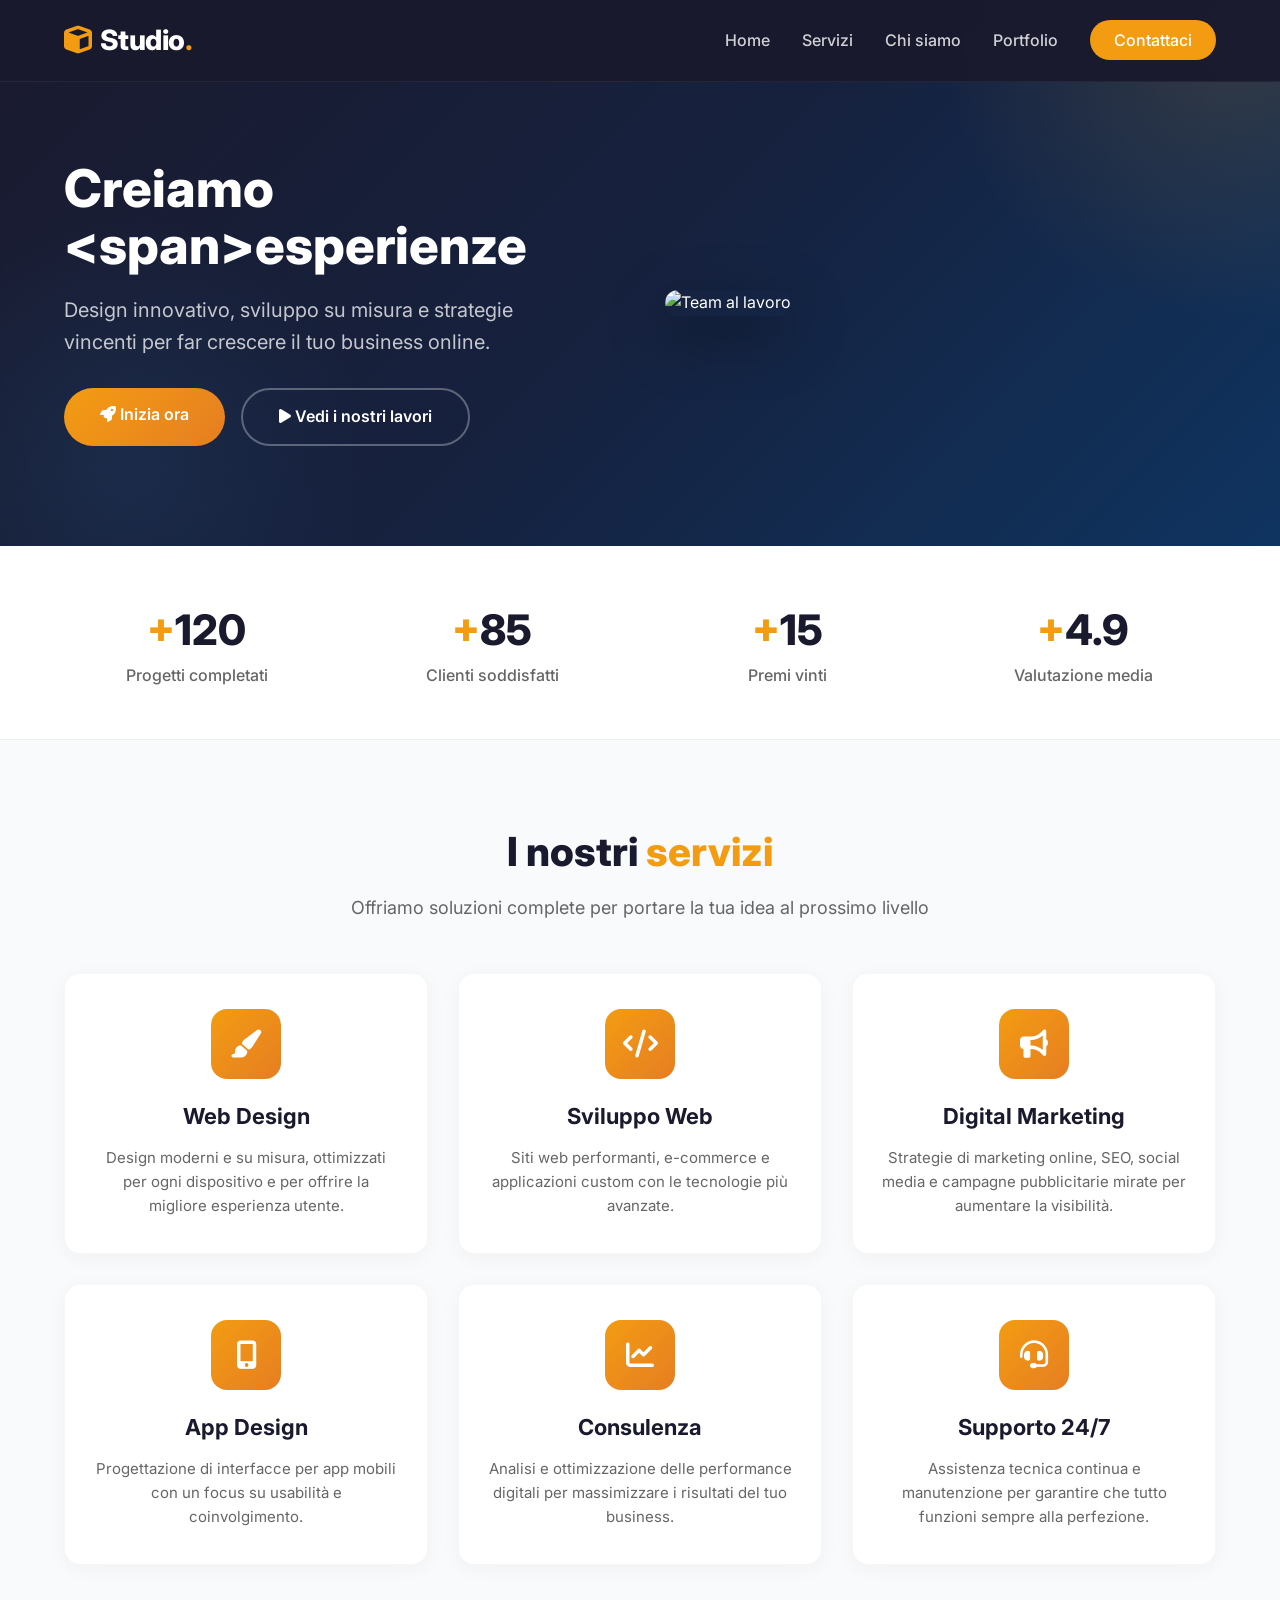
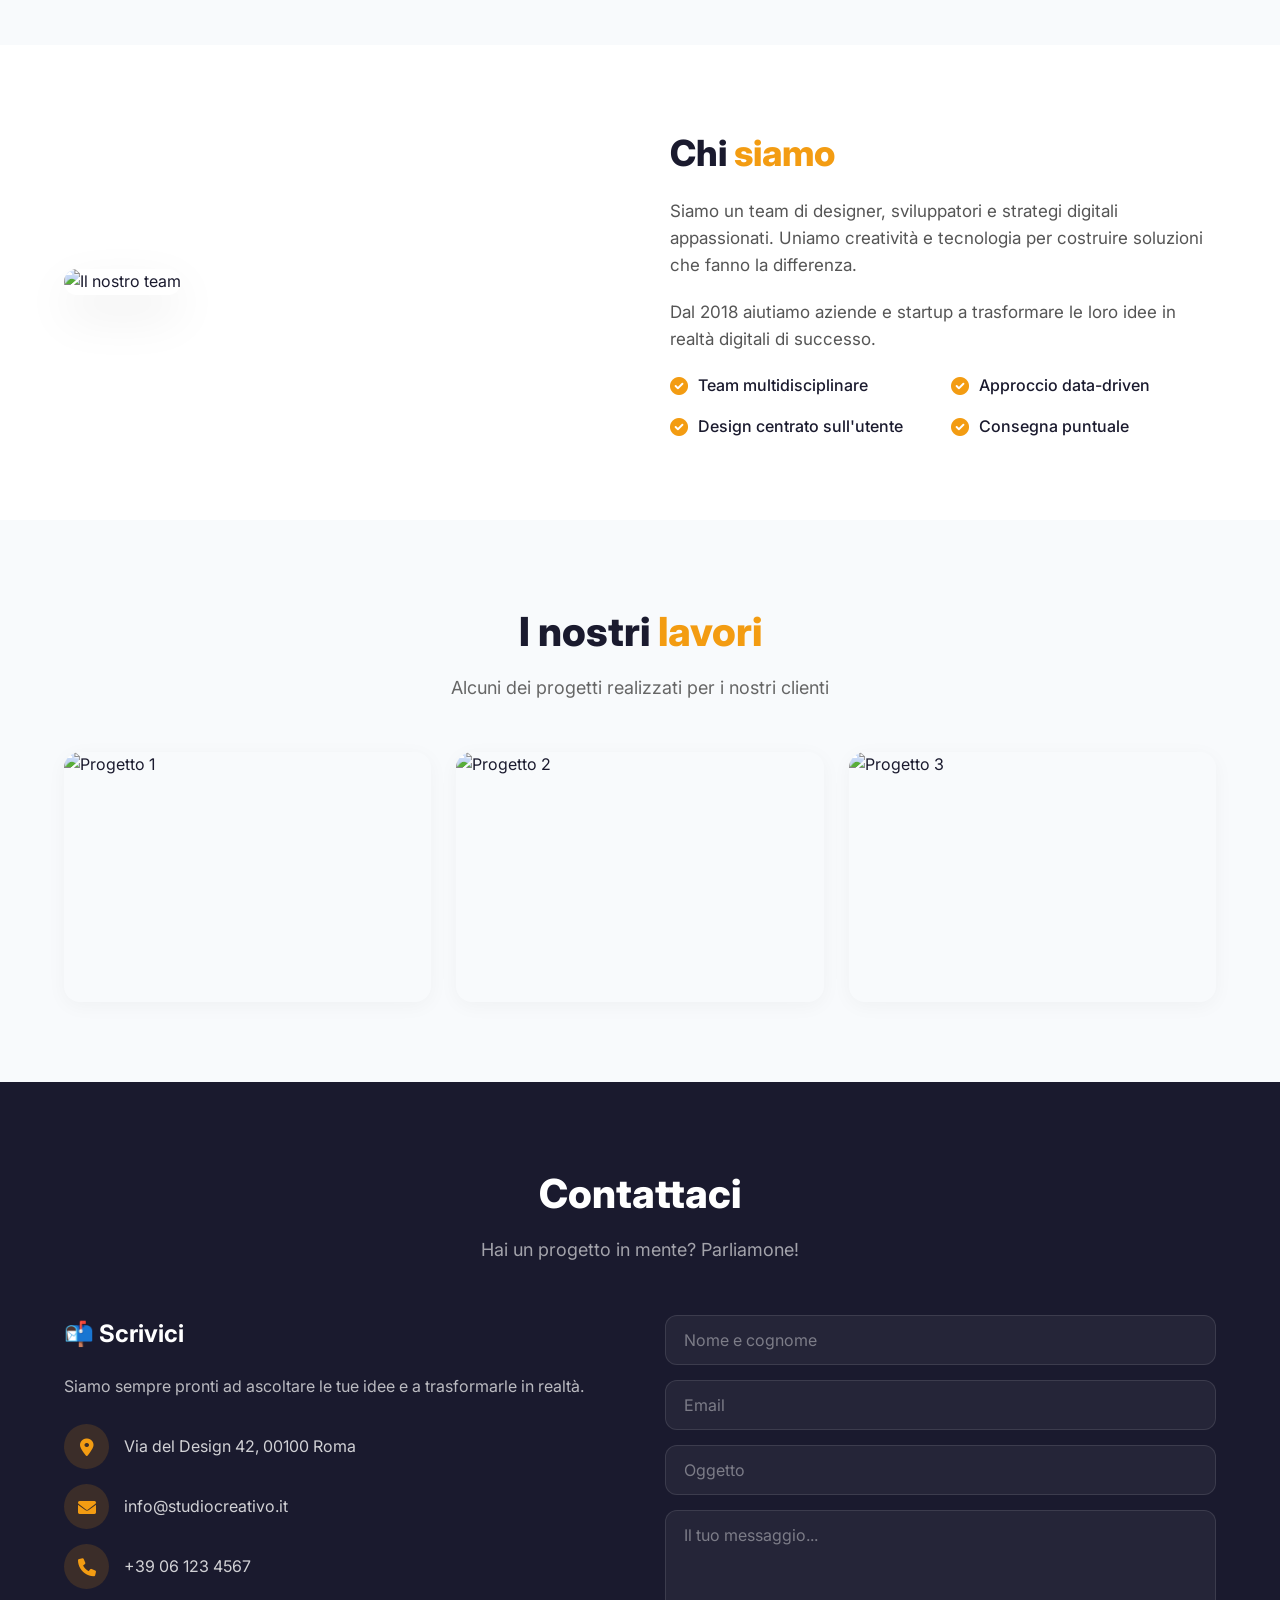
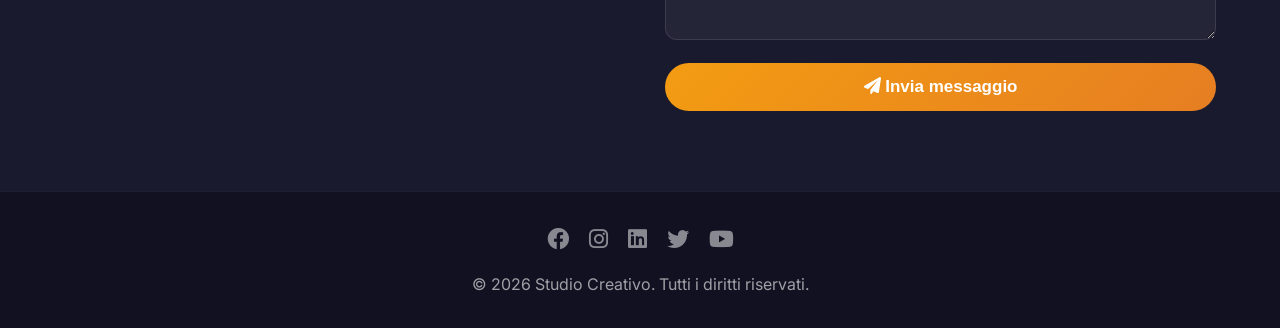
==== index.html @ 6ee5a3b5 "Add initial index.html for creative studio website This commit introduces a new HTML file for a crea" ====
<!DOCTYPE html>
<html lang="it">
<head>
    <meta charset="UTF-8" />
    <meta name="viewport" content="width=device-width, initial-scale=1.0" />
    <title>Studio Creativo - Web Design</title>
    
    <!-- Font Awesome -->
    <link rel="stylesheet" href="https://cdnjs.cloudflare.com/ajax/libs/font-awesome/6.0.0-beta3/css/all.min.css" />
    <!-- Google Fonts -->
    <link href="https://fonts.googleapis.com/css2?family=Inter:wght@300;400;600;700;800&display=swap" rel="stylesheet" />
    
    <style>
        /* ===== RESET & BASE ===== */
        * {
            margin: 0;
            padding: 0;
            box-sizing: border-box;
        }

        body {
            font-family: 'Inter', sans-serif;
            background: #f0f4f8;
            color: #1a1a2e;
            line-height: 1.6;
            overflow-x: hidden;
        }

        .container {
            max-width: 1200px;
            margin: 0 auto;
            padding: 0 24px;
        }

        /* ===== ANIMAZIONI GLOBALI ===== */
        @keyframes fadeInUp {
            from {
                opacity: 0;
                transform: translateY(40px);
            }
            to {
                opacity: 1;
                transform: translateY(0);
            }
        }

        @keyframes slideInLeft {
            from {
                opacity: 0;
                transform: translateX(-60px);
            }
            to {
                opacity: 1;
                transform: translateX(0);
            }
        }

        @keyframes slideInRight {
            from {
                opacity: 0;
                transform: translateX(60px);
            }
            to {
                opacity: 1;
                transform: translateX(0);
            }
        }

        @keyframes pulse {
            0%, 100% { transform: scale(1); }
            50% { transform: scale(1.05); }
        }

        @keyframes float {
            0%, 100% { transform: translateY(0px); }
            50% { transform: translateY(-15px); }
        }

        .animate-on-scroll {
            opacity: 0;
            transform: translateY(40px);
            transition: all 0.8s cubic-bezier(0.22, 1, 0.36, 1);
        }

        .animate-on-scroll.visible {
            opacity: 1;
            transform: translateY(0);
        }

        /* ===== HEADER ===== */
        header {
            background: rgba(26, 26, 46, 0.95);
            backdrop-filter: blur(12px);
            color: #fff;
            padding: 18px 0;
            position: fixed;
            width: 100%;
            top: 0;
            z-index: 1000;
            transition: all 0.4s;
            border-bottom: 1px solid rgba(255,255,255,0.05);
        }

        header.scrolled {
            background: rgba(26, 26, 46, 0.98);
            box-shadow: 0 4px 30px rgba(0,0,0,0.3);
            padding: 12px 0;
        }

        header .container {
            display: flex;
            justify-content: space-between;
            align-items: center;
            flex-wrap: wrap;
        }

        .logo {
            font-size: 28px;
            font-weight: 800;
            letter-spacing: -0.5px;
        }
        .logo span {
            color: #f39c12;
        }
        .logo i {
            margin-right: 8px;
            color: #f39c12;
        }

        nav ul {
            list-style: none;
            display: flex;
            gap: 32px;
            align-items: center;
        }

        nav ul li a {
            color: rgba(255,255,255,0.8);
            text-decoration: none;
            font-weight: 500;
            font-size: 16px;
            transition: all 0.3s;
            position: relative;
        }

        nav ul li a::after {
            content: '';
            position: absolute;
            bottom: -4px;
            left: 0;
            width: 0;
            height: 2px;
            background: #f39c12;
            transition: width 0.3s;
        }

        nav ul li a:hover {
            color: #fff;
        }
        nav ul li a:hover::after {
            width: 100%;
        }

        .nav-cta {
            background: #f39c12;
            color: #fff !important;
            padding: 10px 24px;
            border-radius: 30px;
            transition: all 0.3s !important;
        }
        .nav-cta::after {
            display: none !important;
        }
        .nav-cta:hover {
            background: #e67e22 !important;
            transform: scale(1.05);
            color: #fff !important;
        }

        /* Hamburger menu */
        .hamburger {
            display: none;
            flex-direction: column;
            gap: 5px;
            cursor: pointer;
            padding: 5px;
        }
        .hamburger span {
            width: 28px;
            height: 3px;
            background: #fff;
            border-radius: 3px;
            transition: all 0.3s;
        }

        /* ===== HERO ===== */
        .hero {
            background: linear-gradient(135deg, #1a1a2e 0%, #16213e 50%, #0f3460 100%);
            color: #fff;
            padding: 160px 0 100px;
            position: relative;
            overflow: hidden;
        }

        .hero::before {
            content: '';
            position: absolute;
            top: -50%;
            right: -20%;
            width: 600px;
            height: 600px;
            background: radial-gradient(circle, rgba(243,156,18,0.15) 0%, transparent 70%);
            border-radius: 50%;
            animation: float 8s ease-in-out infinite;
        }

        .hero::after {
            content: '';
            position: absolute;
            bottom: -30%;
            left: -10%;
            width: 500px;
            height: 500px;
            background: radial-gradient(circle, rgba(52,152,219,0.1) 0%, transparent 70%);
            border-radius: 50%;
            animation: float 10s ease-in-out infinite reverse;
        }

        .hero .container {
            display: grid;
            grid-template-columns: 1fr 1fr;
            gap: 50px;
            align-items: center;
            position: relative;
            z-index: 2;
        }

        .hero-content h1 {
            font-size: 52px;
            font-weight: 800;
            line-height: 1.1;
            margin-bottom: 20px;
            animation: fadeInUp 0.8s ease;
        }

        .hero-content h1 span {
            background: linear-gradient(135deg, #f39c12, #e67e22);
            -webkit-background-clip: text;
            -webkit-text-fill-color: transparent;
        }

        .hero-content p {
            font-size: 20px;
            color: rgba(255,255,255,0.75);
            margin-bottom: 30px;
            max-width: 500px;
            animation: fadeInUp 0.8s ease 0.2s both;
        }

        .hero-buttons {
            display: flex;
            gap: 16px;
            flex-wrap: wrap;
            animation: fadeInUp 0.8s ease 0.4s both;
        }

        .btn-primary {
            display: inline-block;
            background: linear-gradient(135deg, #f39c12, #e67e22);
            color: #fff;
            padding: 14px 36px;
            border-radius: 50px;
            text-decoration: none;
            font-weight: 600;
            transition: all 0.3s;
            border: none;
            cursor: pointer;
        }
        .btn-primary:hover {
            transform: translateY(-3px);
            box-shadow: 0 10px 30px rgba(243,156,18,0.3);
        }

        .btn-secondary {
            display: inline-block;
            background: transparent;
            color: #fff;
            padding: 14px 36px;
            border-radius: 50px;
            text-decoration: none;
            font-weight: 600;
            border: 2px solid rgba(255,255,255,0.3);
            transition: all 0.3s;
            cursor: pointer;
        }
        .btn-secondary:hover {
            border-color: #f39c12;
            background: rgba(243,156,18,0.1);
            transform: translateY(-3px);
        }

        .hero-image {
            animation: slideInRight 0.8s ease;
        }

        .hero-image img {
            width: 100%;
            max-width: 500px;
            border-radius: 20px;
            box-shadow: 0 20px 60px rgba(0,0,0,0.4);
            transition: transform 0.4s;
        }
        .hero-image img:hover {
            transform: scale(1.02);
        }

        /* ===== STATS ===== */
        .stats {
            background: #fff;
            padding: 50px 0;
            border-bottom: 1px solid #eee;
        }

        .stats-grid {
            display: grid;
            grid-template-columns: repeat(4, 1fr);
            gap: 30px;
            text-align: center;
        }

        .stat-item h3 {
            font-size: 42px;
            font-weight: 800;
            color: #1a1a2e;
        }
        .stat-item h3 span {
            color: #f39c12;
        }
        .stat-item p {
            color: #666;
            font-weight: 500;
        }

        /* ===== SERVIZI ===== */
        .services {
            padding: 80px 0;
            background: #f8fafc;
        }

        .section-header {
            text-align: center;
            margin-bottom: 50px;
        }

        .section-header h2 {
            font-size: 40px;
            font-weight: 800;
            color: #1a1a2e;
        }
        .section-header h2 span {
            color: #f39c12;
        }
        .section-header p {
            color: #666;
            font-size: 18px;
            max-width: 600px;
            margin: 10px auto 0;
        }

        .services-grid {
            display: grid;
            grid-template-columns: repeat(auto-fit, minmax(280px, 1fr));
            gap: 30px;
        }

        .service-card {
            background: #fff;
            padding: 35px 28px;
            border-radius: 16px;
            text-align: center;
            box-shadow: 0 4px 20px rgba(0,0,0,0.04);
            transition: all 0.4s;
            border: 1px solid rgba(0,0,0,0.03);
            position: relative;
            overflow: hidden;
        }

        .service-card::before {
            content: '';
            position: absolute;
            top: 0;
            left: 0;
            right: 0;
            height: 4px;
            background: linear-gradient(90deg, #f39c12, #e67e22);
            transform: scaleX(0);
            transition: transform 0.4s;
        }

        .service-card:hover::before {
            transform: scaleX(1);
        }

        .service-card:hover {
            transform: translateY(-8px);
            box-shadow: 0 15px 40px rgba(0,0,0,0.08);
        }

        .service-card .icon {
            width: 70px;
            height: 70px;
            background: linear-gradient(135deg, #f39c12, #e67e22);
            border-radius: 16px;
            display: flex;
            align-items: center;
            justify-content: center;
            margin: 0 auto 20px;
            font-size: 28px;
            color: #fff;
            transition: transform 0.4s;
        }

        .service-card:hover .icon {
            transform: rotate(8deg) scale(1.05);
        }

        .service-card h3 {
            font-size: 22px;
            margin-bottom: 12px;
            color: #1a1a2e;
        }

        .service-card p {
            color: #666;
            font-size: 15px;
        }

        /* ===== CHI SIAMO ===== */
        .about {
            padding: 80px 0;
            background: #fff;
        }

        .about .container {
            display: grid;
            grid-template-columns: 1fr 1fr;
            gap: 60px;
            align-items: center;
        }

        .about-image img {
            width: 100%;
            border-radius: 20px;
            box-shadow: 0 20px 50px rgba(0,0,0,0.08);
            transition: transform 0.4s;
        }
        .about-image img:hover {
            transform: scale(1.01);
        }

        .about-content h2 {
            font-size: 36px;
            font-weight: 800;
            margin-bottom: 15px;
        }
        .about-content h2 span {
            color: #f39c12;
        }
        .about-content p {
            color: #555;
            margin-bottom: 20px;
            font-size: 17px;
        }

        .about-features {
            display: grid;
            grid-template-columns: 1fr 1fr;
            gap: 15px;
            margin-top: 20px;
        }

        .about-features li {
            list-style: none;
            display: flex;
            align-items: center;
            gap: 10px;
            font-weight: 500;
            color: #1a1a2e;
        }
        .about-features li i {
            color: #f39c12;
            font-size: 18px;
        }

        /* ===== PORTFOLIO ===== */
        .portfolio {
            padding: 80px 0;
            background: #f8fafc;
        }

        .portfolio-grid {
            display: grid;
            grid-template-columns: repeat(auto-fit, minmax(300px, 1fr));
            gap: 25px;
        }

        .portfolio-item {
            border-radius: 16px;
            overflow: hidden;
            position: relative;
            cursor: pointer;
            box-shadow: 0 4px 20px rgba(0,0,0,0.04);
            transition: all 0.4s;
        }

        .portfolio-item:hover {
            transform: translateY(-6px);
            box-shadow: 0 15px 40px rgba(0,0,0,0.1);
        }

        .portfolio-item img {
            width: 100%;
            height: 250px;
            object-fit: cover;
            display: block;
            transition: transform 0.6s;
        }

        .portfolio-item:hover img {
            transform: scale(1.05);
        }

        .portfolio-overlay {
            position: absolute;
            bottom: 0;
            left: 0;
            right: 0;
            background: linear-gradient(transparent, rgba(26,26,46,0.9));
            padding: 30px 20px 20px;
            color: #fff;
            transform: translateY(30px);
            opacity: 0;
            transition: all 0.4s;
        }

        .portfolio-item:hover .portfolio-overlay {
            transform: translateY(0);
            opacity: 1;
        }

        .portfolio-overlay h4 {
            font-size: 20px;
            font-weight: 700;
        }
        .portfolio-overlay p {
            font-size: 14px;
            opacity: 0.8;
        }

        /* ===== CONTATTI ===== */
        .contact {
            padding: 80px 0;
            background: #1a1a2e;
            color: #fff;
        }

        .contact .section-header h2 {
            color: #fff;
        }
        .contact .section-header p {
            color: rgba(255,255,255,0.6);
        }

        .contact-wrapper {
            display: grid;
            grid-template-columns: 1fr 1fr;
            gap: 50px;
            margin-top: 40px;
        }

        .contact-info h3 {
            font-size: 24px;
            margin-bottom: 20px;
        }
        .contact-info p {
            color: rgba(255,255,255,0.7);
            margin-bottom: 25px;
        }

        .contact-detail {
            display: flex;
            align-items: center;
            gap: 15px;
            margin-bottom: 15px;
        }
        .contact-detail i {
            width: 45px;
            height: 45px;
            background: rgba(243,156,18,0.15);
            border-radius: 50%;
            display: flex;
            align-items: center;
            justify-content: center;
            color: #f39c12;
            font-size: 18px;
        }
        .contact-detail span {
            color: rgba(255,255,255,0.8);
        }

        .contact-form input,
        .contact-form textarea {
            width: 100%;
            padding: 14px 18px;
            border: 1px solid rgba(255,255,255,0.1);
            border-radius: 12px;
            background: rgba(255,255,255,0.05);
            color: #fff;
            font-size: 16px;
            font-family: inherit;
            transition: all 0.3s;
            margin-bottom: 15px;
        }

        .contact-form input::placeholder,
        .contact-form textarea::placeholder {
            color: rgba(255,255,255,0.4);
        }

        .contact-form input:focus,
        .contact-form textarea:focus {
            outline: none;
            border-color: #f39c12;
            background: rgba(255,255,255,0.08);
            box-shadow: 0 0 0 4px rgba(243,156,18,0.1);
        }

        .contact-form textarea {
            min-height: 130px;
            resize: vertical;
        }

        .contact-form .btn-primary {
            width: 100%;
            text-align: center;
            font-size: 17px;
        }

        /* ===== FOOTER ===== */
        footer {
            background: #111122;
            color: rgba(255,255,255,0.6);
            padding: 30px 0;
            text-align: center;
            border-top: 1px solid rgba(255,255,255,0.05);
        }

        footer .socials {
            display: flex;
            justify-content: center;
            gap: 20px;
            margin-bottom: 15px;
        }

        footer .socials a {
            color: rgba(255,255,255,0.5);
            font-size: 22px;
            transition: all 0.3s;
        }
        footer .socials a:hover {
            color: #f39c12;
            transform: translateY(-3px);
        }

        /* ===== RESPONSIVE ===== */
        @media (max-width: 992px) {
            .hero .container {
                grid-template-columns: 1fr;
                text-align: center;
            }
            .hero-content p {
                margin: 0 auto 30px;
            }
            .hero-buttons {
                justify-content: center;
            }
            .hero-image {
                display: none;
            }
            .about .container {
                grid-template-columns: 1fr;
                text-align: center;
            }
            .about-features {
                justify-items: center;
            }
            .contact-wrapper {
                grid-template-columns: 1fr;
            }
            .stats-grid {
                grid-template-columns: repeat(2, 1fr);
            }
        }

        @media (max-width: 768px) {
            nav ul {
                display: none;
                flex-direction: column;
                width: 100%;
                padding: 20px 0;
                gap: 15px;
            }
            nav ul.active {
                display: flex;
            }
            .hamburger {
                display: flex;
            }
            .hero {
                padding: 130px 0 70px;
            }
            .hero-content h1 {
                font-size: 36px;
            }
            .section-header h2 {
                font-size: 30px;
            }
            .stats-grid {
                grid-template-columns: 1fr 1fr;
                gap: 15px;
            }
            .stat-item h3 {
                font-size: 30px;
            }
        }

        @media (max-width: 480px) {
            .hero-content h1 {
                font-size: 28px;
            }
            .hero-buttons {
                flex-direction: column;
                align-items: center;
            }
            .btn-primary, .btn-secondary {
                width: 100%;
                text-align: center;
            }
            .stats-grid {
                grid-template-columns: 1fr;
            }
            .about-features {
                grid-template-columns: 1fr;
            }
            .portfolio-grid {
                grid-template-columns: 1fr;
            }
        }
    </style>
</head>
<body>

    <!-- ===== HEADER ===== -->
    <header id="header">
        <div class="container">
            <div class="logo">
                <i class="fas fa-cube"></i>Studio<span>.</span>
            </div>
            <nav>
                <ul id="navMenu">
                    <li><a href="#home">Home</a></li>
                    <li><a href="#services">Servizi</a></li>
                    <li><a href="#about">Chi siamo</a></li>
                    <li><a href="#portfolio">Portfolio</a></li>
                    <li><a href="#contact" class="nav-cta">Contattaci</a></li>
                </ul>
            </nav>
            <div class="hamburger" id="hamburger">
                <span></span><span></span><span></span>
            </div>
        </div>
    </header>

    <!-- ===== HERO ===== -->
    <section class="hero" id="home">
        <div class="container">
            <div class="hero-content">
                <h1>Creiamo <span>esperienze digitali</span> che lasciano il segno</h1>
                <p>Design innovativo, sviluppo su misura e strategie vincenti per far crescere il tuo business online.</p>
                <div class="hero-buttons">
                    <a href="#contact" class="btn-primary"><i class="fas fa-rocket"></i> Inizia ora</a>
                    <a href="#portfolio" class="btn-secondary"><i class="fas fa-play"></i> Vedi i nostri lavori</a>
                </div>
            </div>
            <div class="hero-image">
                <img src="https://images.unsplash.com/photo-1551288049-bebda4e38f71?w=600&h=400&fit=crop&crop=center" alt="Team al lavoro" />
            </div>
        </div>
    </section>

    <!-- ===== STATS ===== -->
    <section class="stats animate-on-scroll">
        <div class="container">
            <div class="stats-grid">
                <div class="stat-item">
                    <h3><span>+</span>120</h3>
                    <p>Progetti completati</p>
                </div>
                <div class="stat-item">
                    <h3><span>+</span>85</h3>
                    <p>Clienti soddisfatti</p>
                </div>
                <div class="stat-item">
                    <h3><span>+</span>15</h3>
                    <p>Premi vinti</p>
                </div>
                <div class="stat-item">
                    <h3><span>+</span>4.9</h3>
                    <p>Valutazione media</p>
                </div>
            </div>
        </div>
    </section>

    <!-- ===== SERVIZI ===== -->
    <section class="services" id="services">
        <div class="container">
            <div class="section-header animate-on-scroll">
                <h2>I nostri <span>servizi</span></h2>
                <p>Offriamo soluzioni complete per portare la tua idea al prossimo livello</p>
            </div>
            <div class="services-grid">
                <div class="service-card animate-on-scroll">
                    <div class="icon"><i class="fas fa-paint-brush"></i></div>
                    <h3>Web Design</h3>
                    <p>Design moderni e su misura, ottimizzati per ogni dispositivo e per offrire la migliore esperienza utente.</p>
                </div>
                <div class="service-card animate-on-scroll">
                    <div class="icon"><i class="fas fa-code"></i></div>
                    <h3>Sviluppo Web</h3>
                    <p>Siti web performanti, e-commerce e applicazioni custom con le tecnologie più avanzate.</p>
                </div>
                <div class="service-card animate-on-scroll">
                    <div class="icon"><i class="fas fa-bullhorn"></i></div>
                    <h3>Digital Marketing</h3>
                    <p>Strategie di marketing online, SEO, social media e campagne pubblicitarie mirate per aumentare la visibilità.</p>
                </div>
                <div class="service-card animate-on-scroll">
                    <div class="icon"><i class="fas fa-mobile-alt"></i></div>
                    <h3>App Design</h3>
                    <p>Progettazione di interfacce per app mobili con un focus su usabilità e coinvolgimento.</p>
                </div>
                <div class="service-card animate-on-scroll">
                    <div class="icon"><i class="fas fa-chart-line"></i></div>
                    <h3>Consulenza</h3>
                    <p>Analisi e ottimizzazione delle performance digitali per massimizzare i risultati del tuo business.</p>
                </div>
                <div class="service-card animate-on-scroll">
                    <div class="icon"><i class="fas fa-headset"></i></div>
                    <h3>Supporto 24/7</h3>
                    <p>Assistenza tecnica continua e manutenzione per garantire che tutto funzioni sempre alla perfezione.</p>
                </div>
            </div>
        </div>
    </section>

    <!-- ===== CHI SIAMO ===== -->
    <section class="about" id="about">
        <div class="container">
            <div class="about-image animate-on-scroll">
                <img src="https://images.unsplash.com/photo-1522071820081-009f0129c71c?w=600&h=400&fit=crop&crop=center" alt="Il nostro team" />
            </div>
            <div class="about-content animate-on-scroll">
                <h2>Chi <span>siamo</span></h2>
                <p>Siamo un team di designer, sviluppatori e strategi digitali appassionati. Uniamo creatività e tecnologia per costruire soluzioni che fanno la differenza.</p>
                <p>Dal 2018 aiutiamo aziende e startup a trasformare le loro idee in realtà digitali di successo.</p>
                <ul class="about-features">
                    <li><i class="fas fa-check-circle"></i> Team multidisciplinare</li>
                    <li><i class="fas fa-check-circle"></i> Approccio data-driven</li>
                    <li><i class="fas fa-check-circle"></i> Design centrato sull'utente</li>
                    <li><i class="fas fa-check-circle"></i> Consegna puntuale</li>
                </ul>
            </div>
        </div>
    </section>

    <!-- ===== PORTFOLIO ===== -->
    <section class="portfolio" id="portfolio">
        <div class="container">
            <div class="section-header animate-on-scroll">
                <h2>I nostri <span>lavori</span></h2>
                <p>Alcuni dei progetti realizzati per i nostri clienti</p>
            </div>
            <div class="portfolio-grid">
                <div class="portfolio-item animate-on-scroll">
                    <img src="https://images.unsplash.com/photo-1460925895917-afdab827c52f?w=600&h=300&fit=crop&crop=center" alt="Progetto 1" />
                    <div class="portfolio-overlay">
                        <h4>E-commerce Luxury</h4>
                        <p>Design e sviluppo shop online</p>
                    </div>
                </div>
                <div class="portfolio-item animate-on-scroll">
                    <img src="https://images.unsplash.com/photo-1551288049-bebda4e38f71?w=600&h=300&fit=crop&crop=center" alt="Progetto 2" />
                    <div class="portfolio-overlay">
                        <h4>App Salute & Fitness</h4>
                        <p>UX/UI design per app mobile</p>
                    </div>
                </div>
                <div class="portfolio-item animate-on-scroll">
                    <img src="https://images.unsplash.com/photo-1498050108023-c5249f4df085?w=600&h=300&fit=crop&crop=center" alt="Progetto 3" />
                    <div class="portfolio-overlay">
                        <h4>Piattaforma SaaS</h4>
                        <p>Dashboard e interfaccia admin</p>
                    </div>
                </div>
            </div>
        </div>
    </section>

    <!-- ===== CONTATTI ===== -->
    <section class="contact" id="contact">
        <div class="container">
            <div class="section-header animate-on-scroll">
                <h2>Contattaci</h2>
                <p>Hai un progetto in mente? Parliamone!</p>
            </div>
            <div class="contact-wrapper">
                <div class="contact-info animate-on-scroll">
                    <h3>📬 Scrivici</h3>
                    <p>Siamo sempre pronti ad ascoltare le tue idee e a trasformarle in realtà.</p>
                    <div class="contact-detail">
                        <i class="fas fa-map-marker-alt"></i>
                        <span>Via del Design 42, 00100 Roma</span>
                    </div>
                    <div class="contact-detail">
                        <i class="fas fa-envelope"></i>
                        <span>info@studiocreativo.it</span>
                    </div>
                    <div class="contact-detail">
                        <i class="fas fa-phone"></i>
                        <span>+39 06 123 4567</span>
                    </div>
                </div>
                <form class="contact-form animate-on-scroll" id="contactForm">
                    <input type="text" placeholder="Nome e cognome" required />
                    <input type="email" placeholder="Email" required />
                    <input type="text" placeholder="Oggetto" />
                    <textarea placeholder="Il tuo messaggio..." required></textarea>
                    <button type="submit" class="btn-primary"><i class="fas fa-paper-plane"></i> Invia messaggio</button>
                </form>
            </div>
        </div>
    </section>

    <!-- ===== FOOTER ===== -->
    <footer>
        <div class="container">
            <div class="socials">
                <a href="#"><i class="fab fa-facebook"></i></a>
                <a href="#"><i class="fab fa-instagram"></i></a>
                <a href="#"><i class="fab fa-linkedin"></i></a>
                <a href="#"><i class="fab fa-twitter"></i></a>
                <a href="#"><i class="fab fa-youtube"></i></a>
            </div>
            <p>&copy; 2026 Studio Creativo. Tutti i diritti riservati.</p>
        </div>
    </footer>

    <!-- ===== JAVASCRIPT ===== -->
    <script>
        // Hamburger menu
        const hamburger = document.getElementById('hamburger');
        const navMenu = document.getElementById('navMenu');

        hamburger.addEventListener('click', () => {
            navMenu.classList.toggle('active');
        });

        // Chiudi menu al click su un link
        document.querySelectorAll('#navMenu a').forEach(link => {
            link.addEventListener('click', () => {
                navMenu.classList.remove('active');
            });
        });

        // Scroll animato per i link interni
        document.querySelectorAll('a[href^="#"]').forEach(anchor => {
            anchor.addEventListener('click', function(e) {
                e.preventDefault();
                const target = document.querySelector(this.getAttribute('href'));
                if (target) {
                    const offset = 80;
                    const targetPosition = target.getBoundingClientRect().top + window.pageYOffset - offset;
                    window.scrollTo({
                        top: targetPosition,
                        behavior: 'smooth'
                    });
                }
            });
        });

        // Header scroll effect
        const header = document.getElementById('header');
        window.addEventListener('scroll', () => {
            if (window.scrollY > 50) {
                header.classList.add('scrolled');
            } else {
                header.classList.remove('scrolled');
            }
        });

        // Animazione al caricamento (Intersection Observer)
        const animateElements = document.querySelectorAll('.animate-on-scroll');

        const observer = new IntersectionObserver((entries) => {
            entries.forEach(entry => {
                if (entry.isIntersecting) {
                    entry.target.classList.add('visible');
                }
            });
        }, {
            threshold: 0.15,
            rootMargin: '0px 0px -50px 0px'
        });

        animateElements.forEach(el => observer.observe(el));

        // Form submission (demo)
        document.getElementById('contactForm').addEventListener('submit', function(e) {
            e.preventDefault();
            const btn = this.querySelector('.btn-primary');
            const originalText = btn.innerHTML;
            btn.innerHTML = '<i class="fas fa-spinner fa-spin"></i> Invio...';
            btn.disabled = true;

            setTimeout(() => {
                btn.innerHTML = '<i class="fas fa-check"></i> Messaggio inviato!';
                btn.style.background = 'linear-gradient(135deg, #27ae60, #2ecc71)';
                setTimeout(() => {
                    btn.innerHTML = originalText;
                    btn.disabled = false;
                    btn.style.background = '';
                    this.reset();
                }, 2500);
            }, 1500);
        });

        // Effetto digitazione nel titolo hero
        const heroTitle = document.querySelector('.hero-content h1');
        const originalText = heroTitle.innerHTML;
        heroTitle.innerHTML = '';

        let i = 0;
        const typeWriter = () => {
            if (i < originalText.length) {
                heroTitle.innerHTML += originalText.charAt(i);
                i++;
                setTimeout(typeWriter, 40);
            }
        };

        // Avvia la digitazione dopo 0.8s
        setTimeout(typeWriter, 800);
    </script>

</body>
</html>
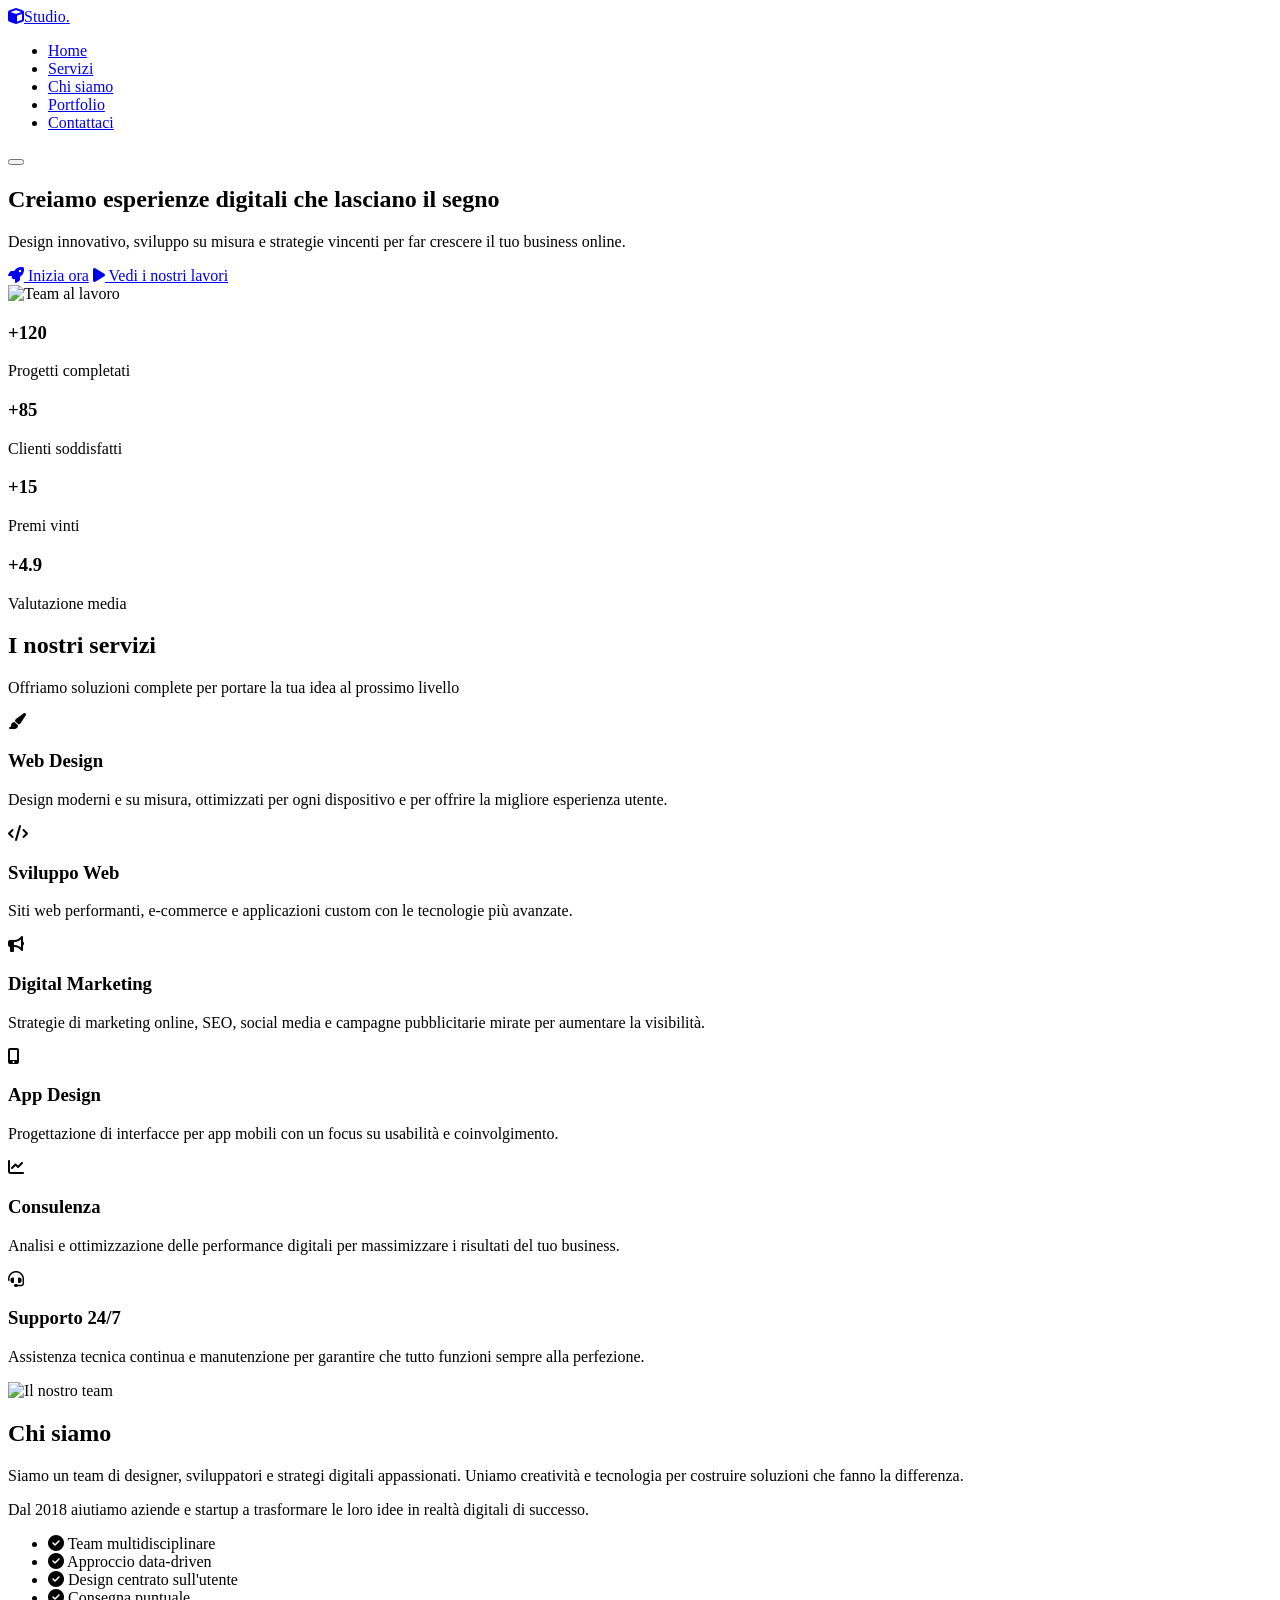
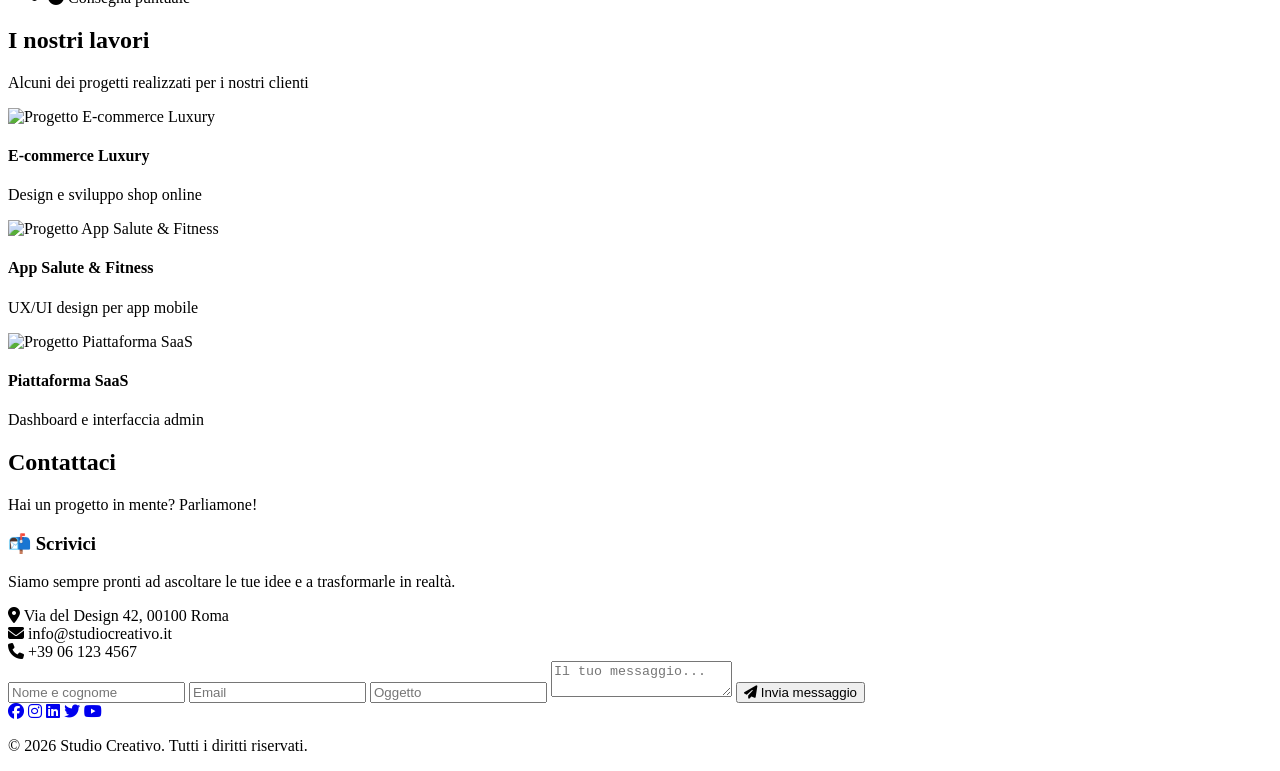
==== commit 6b6c8bdf: "Dividi il codice HTML - Versione pulita con riferimenti a file esterni" ====
--- a/index.html
+++ b/index.html
@@ -3,770 +3,28 @@
 <head>
     <meta charset="UTF-8" />
     <meta name="viewport" content="width=device-width, initial-scale=1.0" />
-    <title>Studio Creativo - Web Design</title>
+    <meta name="description" content="Studio Creativo - Web Design, Sviluppo Web e Digital Marketing" />
+    <meta name="theme-color" content="#1a1a2e" />
+    <title>Studio Creativo - Web Design & Digital Marketing</title>
     
-    <!-- Font Awesome -->
-    <link rel="stylesheet" href="https://cdnjs.cloudflare.com/ajax/libs/font-awesome/6.0.0-beta3/css/all.min.css" />
+    <!-- Font Awesome 6 -->
+    <link rel="stylesheet" href="https://cdnjs.cloudflare.com/ajax/libs/font-awesome/6.4.0/css/all.min.css" />
     <!-- Google Fonts -->
-    <link href="https://fonts.googleapis.com/css2?family=Inter:wght@300;400;600;700;800&display=swap" rel="stylesheet" />
+    <link rel="preconnect" href="https://fonts.googleapis.com" />
+    <link rel="preconnect" href="https://fonts.gstatic.com" crossorigin />
+    <link href="https://fonts.googleapis.com/css2?family=Inter:wght@300;400;500;600;700;800&display=swap" rel="stylesheet" />
     
-    <style>
-        /* ===== RESET & BASE ===== */
-        * {
-            margin: 0;
-            padding: 0;
-            box-sizing: border-box;
-        }
-
-        body {
-            font-family: 'Inter', sans-serif;
-            background: #f0f4f8;
-            color: #1a1a2e;
-            line-height: 1.6;
-            overflow-x: hidden;
-        }
-
-        .container {
-            max-width: 1200px;
-            margin: 0 auto;
-            padding: 0 24px;
-        }
-
-        /* ===== ANIMAZIONI GLOBALI ===== */
-        @keyframes fadeInUp {
-            from {
-                opacity: 0;
-                transform: translateY(40px);
-            }
-            to {
-                opacity: 1;
-                transform: translateY(0);
-            }
-        }
-
-        @keyframes slideInLeft {
-            from {
-                opacity: 0;
-                transform: translateX(-60px);
-            }
-            to {
-                opacity: 1;
-                transform: translateX(0);
-            }
-        }
-
-        @keyframes slideInRight {
-            from {
-                opacity: 0;
-                transform: translateX(60px);
-            }
-            to {
-                opacity: 1;
-                transform: translateX(0);
-            }
-        }
-
-        @keyframes pulse {
-            0%, 100% { transform: scale(1); }
-            50% { transform: scale(1.05); }
-        }
-
-        @keyframes float {
-            0%, 100% { transform: translateY(0px); }
-            50% { transform: translateY(-15px); }
-        }
-
-        .animate-on-scroll {
-            opacity: 0;
-            transform: translateY(40px);
-            transition: all 0.8s cubic-bezier(0.22, 1, 0.36, 1);
-        }
-
-        .animate-on-scroll.visible {
-            opacity: 1;
-            transform: translateY(0);
-        }
-
-        /* ===== HEADER ===== */
-        header {
-            background: rgba(26, 26, 46, 0.95);
-            backdrop-filter: blur(12px);
-            color: #fff;
-            padding: 18px 0;
-            position: fixed;
-            width: 100%;
-            top: 0;
-            z-index: 1000;
-            transition: all 0.4s;
-            border-bottom: 1px solid rgba(255,255,255,0.05);
-        }
-
-        header.scrolled {
-            background: rgba(26, 26, 46, 0.98);
-            box-shadow: 0 4px 30px rgba(0,0,0,0.3);
-            padding: 12px 0;
-        }
-
-        header .container {
-            display: flex;
-            justify-content: space-between;
-            align-items: center;
-            flex-wrap: wrap;
-        }
-
-        .logo {
-            font-size: 28px;
-            font-weight: 800;
-            letter-spacing: -0.5px;
-        }
-        .logo span {
-            color: #f39c12;
-        }
-        .logo i {
-            margin-right: 8px;
-            color: #f39c12;
-        }
-
-        nav ul {
-            list-style: none;
-            display: flex;
-            gap: 32px;
-            align-items: center;
-        }
-
-        nav ul li a {
-            color: rgba(255,255,255,0.8);
-            text-decoration: none;
-            font-weight: 500;
-            font-size: 16px;
-            transition: all 0.3s;
-            position: relative;
-        }
-
-        nav ul li a::after {
-            content: '';
-            position: absolute;
-            bottom: -4px;
-            left: 0;
-            width: 0;
-            height: 2px;
-            background: #f39c12;
-            transition: width 0.3s;
-        }
-
-        nav ul li a:hover {
-            color: #fff;
-        }
-        nav ul li a:hover::after {
-            width: 100%;
-        }
-
-        .nav-cta {
-            background: #f39c12;
-            color: #fff !important;
-            padding: 10px 24px;
-            border-radius: 30px;
-            transition: all 0.3s !important;
-        }
-        .nav-cta::after {
-            display: none !important;
-        }
-        .nav-cta:hover {
-            background: #e67e22 !important;
-            transform: scale(1.05);
-            color: #fff !important;
-        }
-
-        /* Hamburger menu */
-        .hamburger {
-            display: none;
-            flex-direction: column;
-            gap: 5px;
-            cursor: pointer;
-            padding: 5px;
-        }
-        .hamburger span {
-            width: 28px;
-            height: 3px;
-            background: #fff;
-            border-radius: 3px;
-            transition: all 0.3s;
-        }
-
-        /* ===== HERO ===== */
-        .hero {
-            background: linear-gradient(135deg, #1a1a2e 0%, #16213e 50%, #0f3460 100%);
-            color: #fff;
-            padding: 160px 0 100px;
-            position: relative;
-            overflow: hidden;
-        }
-
-        .hero::before {
-            content: '';
-            position: absolute;
-            top: -50%;
-            right: -20%;
-            width: 600px;
-            height: 600px;
-            background: radial-gradient(circle, rgba(243,156,18,0.15) 0%, transparent 70%);
-            border-radius: 50%;
-            animation: float 8s ease-in-out infinite;
-        }
-
-        .hero::after {
-            content: '';
-            position: absolute;
-            bottom: -30%;
-            left: -10%;
-            width: 500px;
-            height: 500px;
-            background: radial-gradient(circle, rgba(52,152,219,0.1) 0%, transparent 70%);
-            border-radius: 50%;
-            animation: float 10s ease-in-out infinite reverse;
-        }
-
-        .hero .container {
-            display: grid;
-            grid-template-columns: 1fr 1fr;
-            gap: 50px;
-            align-items: center;
-            position: relative;
-            z-index: 2;
-        }
-
-        .hero-content h1 {
-            font-size: 52px;
-            font-weight: 800;
-            line-height: 1.1;
-            margin-bottom: 20px;
-            animation: fadeInUp 0.8s ease;
-        }
-
-        .hero-content h1 span {
-            background: linear-gradient(135deg, #f39c12, #e67e22);
-            -webkit-background-clip: text;
-            -webkit-text-fill-color: transparent;
-        }
-
-        .hero-content p {
-            font-size: 20px;
-            color: rgba(255,255,255,0.75);
-            margin-bottom: 30px;
-            max-width: 500px;
-            animation: fadeInUp 0.8s ease 0.2s both;
-        }
-
-        .hero-buttons {
-            display: flex;
-            gap: 16px;
-            flex-wrap: wrap;
-            animation: fadeInUp 0.8s ease 0.4s both;
-        }
-
-        .btn-primary {
-            display: inline-block;
-            background: linear-gradient(135deg, #f39c12, #e67e22);
-            color: #fff;
-            padding: 14px 36px;
-            border-radius: 50px;
-            text-decoration: none;
-            font-weight: 600;
-            transition: all 0.3s;
-            border: none;
-            cursor: pointer;
-        }
-        .btn-primary:hover {
-            transform: translateY(-3px);
-            box-shadow: 0 10px 30px rgba(243,156,18,0.3);
-        }
-
-        .btn-secondary {
-            display: inline-block;
-            background: transparent;
-            color: #fff;
-            padding: 14px 36px;
-            border-radius: 50px;
-            text-decoration: none;
-            font-weight: 600;
-            border: 2px solid rgba(255,255,255,0.3);
-            transition: all 0.3s;
-            cursor: pointer;
-        }
-        .btn-secondary:hover {
-            border-color: #f39c12;
-            background: rgba(243,156,18,0.1);
-            transform: translateY(-3px);
-        }
-
-        .hero-image {
-            animation: slideInRight 0.8s ease;
-        }
-
-        .hero-image img {
-            width: 100%;
-            max-width: 500px;
-            border-radius: 20px;
-            box-shadow: 0 20px 60px rgba(0,0,0,0.4);
-            transition: transform 0.4s;
-        }
-        .hero-image img:hover {
-            transform: scale(1.02);
-        }
-
-        /* ===== STATS ===== */
-        .stats {
-            background: #fff;
-            padding: 50px 0;
-            border-bottom: 1px solid #eee;
-        }
-
-        .stats-grid {
-            display: grid;
-            grid-template-columns: repeat(4, 1fr);
-            gap: 30px;
-            text-align: center;
-        }
-
-        .stat-item h3 {
-            font-size: 42px;
-            font-weight: 800;
-            color: #1a1a2e;
-        }
-        .stat-item h3 span {
-            color: #f39c12;
-        }
-        .stat-item p {
-            color: #666;
-            font-weight: 500;
-        }
-
-        /* ===== SERVIZI ===== */
-        .services {
-            padding: 80px 0;
-            background: #f8fafc;
-        }
-
-        .section-header {
-            text-align: center;
-            margin-bottom: 50px;
-        }
-
-        .section-header h2 {
-            font-size: 40px;
-            font-weight: 800;
-            color: #1a1a2e;
-        }
-        .section-header h2 span {
-            color: #f39c12;
-        }
-        .section-header p {
-            color: #666;
-            font-size: 18px;
-            max-width: 600px;
-            margin: 10px auto 0;
-        }
-
-        .services-grid {
-            display: grid;
-            grid-template-columns: repeat(auto-fit, minmax(280px, 1fr));
-            gap: 30px;
-        }
-
-        .service-card {
-            background: #fff;
-            padding: 35px 28px;
-            border-radius: 16px;
-            text-align: center;
-            box-shadow: 0 4px 20px rgba(0,0,0,0.04);
-            transition: all 0.4s;
-            border: 1px solid rgba(0,0,0,0.03);
-            position: relative;
-            overflow: hidden;
-        }
-
-        .service-card::before {
-            content: '';
-            position: absolute;
-            top: 0;
-            left: 0;
-            right: 0;
-            height: 4px;
-            background: linear-gradient(90deg, #f39c12, #e67e22);
-            transform: scaleX(0);
-            transition: transform 0.4s;
-        }
-
-        .service-card:hover::before {
-            transform: scaleX(1);
-        }
-
-        .service-card:hover {
-            transform: translateY(-8px);
-            box-shadow: 0 15px 40px rgba(0,0,0,0.08);
-        }
-
-        .service-card .icon {
-            width: 70px;
-            height: 70px;
-            background: linear-gradient(135deg, #f39c12, #e67e22);
-            border-radius: 16px;
-            display: flex;
-            align-items: center;
-            justify-content: center;
-            margin: 0 auto 20px;
-            font-size: 28px;
-            color: #fff;
-            transition: transform 0.4s;
-        }
-
-        .service-card:hover .icon {
-            transform: rotate(8deg) scale(1.05);
-        }
-
-        .service-card h3 {
-            font-size: 22px;
-            margin-bottom: 12px;
-            color: #1a1a2e;
-        }
-
-        .service-card p {
-            color: #666;
-            font-size: 15px;
-        }
-
-        /* ===== CHI SIAMO ===== */
-        .about {
-            padding: 80px 0;
-            background: #fff;
-        }
-
-        .about .container {
-            display: grid;
-            grid-template-columns: 1fr 1fr;
-            gap: 60px;
-            align-items: center;
-        }
-
-        .about-image img {
-            width: 100%;
-            border-radius: 20px;
-            box-shadow: 0 20px 50px rgba(0,0,0,0.08);
-            transition: transform 0.4s;
-        }
-        .about-image img:hover {
-            transform: scale(1.01);
-        }
-
-        .about-content h2 {
-            font-size: 36px;
-            font-weight: 800;
-            margin-bottom: 15px;
-        }
-        .about-content h2 span {
-            color: #f39c12;
-        }
-        .about-content p {
-            color: #555;
-            margin-bottom: 20px;
-            font-size: 17px;
-        }
-
-        .about-features {
-            display: grid;
-            grid-template-columns: 1fr 1fr;
-            gap: 15px;
-            margin-top: 20px;
-        }
-
-        .about-features li {
-            list-style: none;
-            display: flex;
-            align-items: center;
-            gap: 10px;
-            font-weight: 500;
-            color: #1a1a2e;
-        }
-        .about-features li i {
-            color: #f39c12;
-            font-size: 18px;
-        }
-
-        /* ===== PORTFOLIO ===== */
-        .portfolio {
-            padding: 80px 0;
-            background: #f8fafc;
-        }
-
-        .portfolio-grid {
-            display: grid;
-            grid-template-columns: repeat(auto-fit, minmax(300px, 1fr));
-            gap: 25px;
-        }
-
-        .portfolio-item {
-            border-radius: 16px;
-            overflow: hidden;
-            position: relative;
-            cursor: pointer;
-            box-shadow: 0 4px 20px rgba(0,0,0,0.04);
-            transition: all 0.4s;
-        }
-
-        .portfolio-item:hover {
-            transform: translateY(-6px);
-            box-shadow: 0 15px 40px rgba(0,0,0,0.1);
-        }
-
-        .portfolio-item img {
-            width: 100%;
-            height: 250px;
-            object-fit: cover;
-            display: block;
-            transition: transform 0.6s;
-        }
-
-        .portfolio-item:hover img {
-            transform: scale(1.05);
-        }
-
-        .portfolio-overlay {
-            position: absolute;
-            bottom: 0;
-            left: 0;
-            right: 0;
-            background: linear-gradient(transparent, rgba(26,26,46,0.9));
-            padding: 30px 20px 20px;
-            color: #fff;
-            transform: translateY(30px);
-            opacity: 0;
-            transition: all 0.4s;
-        }
-
-        .portfolio-item:hover .portfolio-overlay {
-            transform: translateY(0);
-            opacity: 1;
-        }
-
-        .portfolio-overlay h4 {
-            font-size: 20px;
-            font-weight: 700;
-        }
-        .portfolio-overlay p {
-            font-size: 14px;
-            opacity: 0.8;
-        }
-
-        /* ===== CONTATTI ===== */
-        .contact {
-            padding: 80px 0;
-            background: #1a1a2e;
-            color: #fff;
-        }
-
-        .contact .section-header h2 {
-            color: #fff;
-        }
-        .contact .section-header p {
-            color: rgba(255,255,255,0.6);
-        }
-
-        .contact-wrapper {
-            display: grid;
-            grid-template-columns: 1fr 1fr;
-            gap: 50px;
-            margin-top: 40px;
-        }
-
-        .contact-info h3 {
-            font-size: 24px;
-            margin-bottom: 20px;
-        }
-        .contact-info p {
-            color: rgba(255,255,255,0.7);
-            margin-bottom: 25px;
-        }
-
-        .contact-detail {
-            display: flex;
-            align-items: center;
-            gap: 15px;
-            margin-bottom: 15px;
-        }
-        .contact-detail i {
-            width: 45px;
-            height: 45px;
-            background: rgba(243,156,18,0.15);
-            border-radius: 50%;
-            display: flex;
-            align-items: center;
-            justify-content: center;
-            color: #f39c12;
-            font-size: 18px;
-        }
-        .contact-detail span {
-            color: rgba(255,255,255,0.8);
-        }
-
-        .contact-form input,
-        .contact-form textarea {
-            width: 100%;
-            padding: 14px 18px;
-            border: 1px solid rgba(255,255,255,0.1);
-            border-radius: 12px;
-            background: rgba(255,255,255,0.05);
-            color: #fff;
-            font-size: 16px;
-            font-family: inherit;
-            transition: all 0.3s;
-            margin-bottom: 15px;
-        }
-
-        .contact-form input::placeholder,
-        .contact-form textarea::placeholder {
-            color: rgba(255,255,255,0.4);
-        }
-
-        .contact-form input:focus,
-        .contact-form textarea:focus {
-            outline: none;
-            border-color: #f39c12;
-            background: rgba(255,255,255,0.08);
-            box-shadow: 0 0 0 4px rgba(243,156,18,0.1);
-        }
-
-        .contact-form textarea {
-            min-height: 130px;
-            resize: vertical;
-        }
-
-        .contact-form .btn-primary {
-            width: 100%;
-            text-align: center;
-            font-size: 17px;
-        }
-
-        /* ===== FOOTER ===== */
-        footer {
-            background: #111122;
-            color: rgba(255,255,255,0.6);
-            padding: 30px 0;
-            text-align: center;
-            border-top: 1px solid rgba(255,255,255,0.05);
-        }
-
-        footer .socials {
-            display: flex;
-            justify-content: center;
-            gap: 20px;
-            margin-bottom: 15px;
-        }
-
-        footer .socials a {
-            color: rgba(255,255,255,0.5);
-            font-size: 22px;
-            transition: all 0.3s;
-        }
-        footer .socials a:hover {
-            color: #f39c12;
-            transform: translateY(-3px);
-        }
-
-        /* ===== RESPONSIVE ===== */
-        @media (max-width: 992px) {
-            .hero .container {
-                grid-template-columns: 1fr;
-                text-align: center;
-            }
-            .hero-content p {
-                margin: 0 auto 30px;
-            }
-            .hero-buttons {
-                justify-content: center;
-            }
-            .hero-image {
-                display: none;
-            }
-            .about .container {
-                grid-template-columns: 1fr;
-                text-align: center;
-            }
-            .about-features {
-                justify-items: center;
-            }
-            .contact-wrapper {
-                grid-template-columns: 1fr;
-            }
-            .stats-grid {
-                grid-template-columns: repeat(2, 1fr);
-            }
-        }
-
-        @media (max-width: 768px) {
-            nav ul {
-                display: none;
-                flex-direction: column;
-                width: 100%;
-                padding: 20px 0;
-                gap: 15px;
-            }
-            nav ul.active {
-                display: flex;
-            }
-            .hamburger {
-                display: flex;
-            }
-            .hero {
-                padding: 130px 0 70px;
-            }
-            .hero-content h1 {
-                font-size: 36px;
-            }
-            .section-header h2 {
-                font-size: 30px;
-            }
-            .stats-grid {
-                grid-template-columns: 1fr 1fr;
-                gap: 15px;
-            }
-            .stat-item h3 {
-                font-size: 30px;
-            }
-        }
-
-        @media (max-width: 480px) {
-            .hero-content h1 {
-                font-size: 28px;
-            }
-            .hero-buttons {
-                flex-direction: column;
-                align-items: center;
-            }
-            .btn-primary, .btn-secondary {
-                width: 100%;
-                text-align: center;
-            }
-            .stats-grid {
-                grid-template-columns: 1fr;
-            }
-            .about-features {
-                grid-template-columns: 1fr;
-            }
-            .portfolio-grid {
-                grid-template-columns: 1fr;
-            }
-        }
-    </style>
+    <link rel="stylesheet" href="styles.css" />
 </head>
 <body>
 
     <!-- ===== HEADER ===== -->
-    <header id="header">
-        <div class="container">
-            <div class="logo">
+    <header id="header" role="banner">
+        <div class="container">
+            <a href="#home" class="logo" aria-label="Studio Creativo Home">
                 <i class="fas fa-cube"></i>Studio<span>.</span>
-            </div>
-            <nav>
+            </a>
+            <nav role="navigation" aria-label="Navigazione principale">
                 <ul id="navMenu">
                     <li><a href="#home">Home</a></li>
                     <li><a href="#services">Servizi</a></li>
@@ -775,25 +33,25 @@
                     <li><a href="#contact" class="nav-cta">Contattaci</a></li>
                 </ul>
             </nav>
-            <div class="hamburger" id="hamburger">
+            <button class="hamburger" id="hamburger" aria-label="Toggle menu" aria-expanded="false" aria-controls="navMenu">
                 <span></span><span></span><span></span>
-            </div>
+            </button>
         </div>
     </header>
 
     <!-- ===== HERO ===== -->
-    <section class="hero" id="home">
+    <section class="hero" id="home" role="main">
         <div class="container">
             <div class="hero-content">
                 <h1>Creiamo <span>esperienze digitali</span> che lasciano il segno</h1>
                 <p>Design innovativo, sviluppo su misura e strategie vincenti per far crescere il tuo business online.</p>
                 <div class="hero-buttons">
-                    <a href="#contact" class="btn-primary"><i class="fas fa-rocket"></i> Inizia ora</a>
-                    <a href="#portfolio" class="btn-secondary"><i class="fas fa-play"></i> Vedi i nostri lavori</a>
+                    <a href="#contact" class="btn-primary"><i class="fas fa-rocket" aria-hidden="true"></i> Inizia ora</a>
+                    <a href="#portfolio" class="btn-secondary"><i class="fas fa-play" aria-hidden="true"></i> Vedi i nostri lavori</a>
                 </div>
             </div>
             <div class="hero-image">
-                <img src="https://images.unsplash.com/photo-1551288049-bebda4e38f71?w=600&h=400&fit=crop&crop=center" alt="Team al lavoro" />
+                <img src="https://images.unsplash.com/photo-1551288049-bebda4e38f71?w=600&h=400&fit=crop&crop=center" alt="Team al lavoro" loading="lazy" />
             </div>
         </div>
     </section>
@@ -831,32 +89,32 @@
             </div>
             <div class="services-grid">
                 <div class="service-card animate-on-scroll">
-                    <div class="icon"><i class="fas fa-paint-brush"></i></div>
+                    <div class="icon"><i class="fas fa-paint-brush" aria-hidden="true"></i></div>
                     <h3>Web Design</h3>
                     <p>Design moderni e su misura, ottimizzati per ogni dispositivo e per offrire la migliore esperienza utente.</p>
                 </div>
                 <div class="service-card animate-on-scroll">
-                    <div class="icon"><i class="fas fa-code"></i></div>
+                    <div class="icon"><i class="fas fa-code" aria-hidden="true"></i></div>
                     <h3>Sviluppo Web</h3>
                     <p>Siti web performanti, e-commerce e applicazioni custom con le tecnologie più avanzate.</p>
                 </div>
                 <div class="service-card animate-on-scroll">
-                    <div class="icon"><i class="fas fa-bullhorn"></i></div>
+                    <div class="icon"><i class="fas fa-bullhorn" aria-hidden="true"></i></div>
                     <h3>Digital Marketing</h3>
                     <p>Strategie di marketing online, SEO, social media e campagne pubblicitarie mirate per aumentare la visibilità.</p>
                 </div>
                 <div class="service-card animate-on-scroll">
-                    <div class="icon"><i class="fas fa-mobile-alt"></i></div>
+                    <div class="icon"><i class="fas fa-mobile-alt" aria-hidden="true"></i></div>
                     <h3>App Design</h3>
                     <p>Progettazione di interfacce per app mobili con un focus su usabilità e coinvolgimento.</p>
                 </div>
                 <div class="service-card animate-on-scroll">
-                    <div class="icon"><i class="fas fa-chart-line"></i></div>
+                    <div class="icon"><i class="fas fa-chart-line" aria-hidden="true"></i></div>
                     <h3>Consulenza</h3>
                     <p>Analisi e ottimizzazione delle performance digitali per massimizzare i risultati del tuo business.</p>
                 </div>
                 <div class="service-card animate-on-scroll">
-                    <div class="icon"><i class="fas fa-headset"></i></div>
+                    <div class="icon"><i class="fas fa-headset" aria-hidden="true"></i></div>
                     <h3>Supporto 24/7</h3>
                     <p>Assistenza tecnica continua e manutenzione per garantire che tutto funzioni sempre alla perfezione.</p>
                 </div>
@@ -868,17 +126,17 @@
     <section class="about" id="about">
         <div class="container">
             <div class="about-image animate-on-scroll">
-                <img src="https://images.unsplash.com/photo-1522071820081-009f0129c71c?w=600&h=400&fit=crop&crop=center" alt="Il nostro team" />
+                <img src="https://images.unsplash.com/photo-1522071820081-009f0129c71c?w=600&h=400&fit=crop&crop=center" alt="Il nostro team" loading="lazy" />
             </div>
             <div class="about-content animate-on-scroll">
                 <h2>Chi <span>siamo</span></h2>
                 <p>Siamo un team di designer, sviluppatori e strategi digitali appassionati. Uniamo creatività e tecnologia per costruire soluzioni che fanno la differenza.</p>
                 <p>Dal 2018 aiutiamo aziende e startup a trasformare le loro idee in realtà digitali di successo.</p>
                 <ul class="about-features">
-                    <li><i class="fas fa-check-circle"></i> Team multidisciplinare</li>
-                    <li><i class="fas fa-check-circle"></i> Approccio data-driven</li>
-                    <li><i class="fas fa-check-circle"></i> Design centrato sull'utente</li>
-                    <li><i class="fas fa-check-circle"></i> Consegna puntuale</li>
+                    <li><i class="fas fa-check-circle" aria-hidden="true"></i> Team multidisciplinare</li>
+                    <li><i class="fas fa-check-circle" aria-hidden="true"></i> Approccio data-driven</li>
+                    <li><i class="fas fa-check-circle" aria-hidden="true"></i> Design centrato sull'utente</li>
+                    <li><i class="fas fa-check-circle" aria-hidden="true"></i> Consegna puntuale</li>
                 </ul>
             </div>
         </div>
@@ -893,21 +151,21 @@
             </div>
             <div class="portfolio-grid">
                 <div class="portfolio-item animate-on-scroll">
-                    <img src="https://images.unsplash.com/photo-1460925895917-afdab827c52f?w=600&h=300&fit=crop&crop=center" alt="Progetto 1" />
+                    <img src="https://images.unsplash.com/photo-1460925895917-afdab827c52f?w=600&h=300&fit=crop&crop=center" alt="Progetto E-commerce Luxury" loading="lazy" />
                     <div class="portfolio-overlay">
                         <h4>E-commerce Luxury</h4>
                         <p>Design e sviluppo shop online</p>
                     </div>
                 </div>
                 <div class="portfolio-item animate-on-scroll">
-                    <img src="https://images.unsplash.com/photo-1551288049-bebda4e38f71?w=600&h=300&fit=crop&crop=center" alt="Progetto 2" />
+                    <img src="https://images.unsplash.com/photo-1551288049-bebda4e38f71?w=600&h=300&fit=crop&crop=center" alt="Progetto App Salute & Fitness" loading="lazy" />
                     <div class="portfolio-overlay">
                         <h4>App Salute & Fitness</h4>
                         <p>UX/UI design per app mobile</p>
                     </div>
                 </div>
                 <div class="portfolio-item animate-on-scroll">
-                    <img src="https://images.unsplash.com/photo-1498050108023-c5249f4df085?w=600&h=300&fit=crop&crop=center" alt="Progetto 3" />
+                    <img src="https://images.unsplash.com/photo-1498050108023-c5249f4df085?w=600&h=300&fit=crop&crop=center" alt="Progetto Piattaforma SaaS" loading="lazy" />
                     <div class="portfolio-overlay">
                         <h4>Piattaforma SaaS</h4>
                         <p>Dashboard e interfaccia admin</p>
@@ -929,139 +187,44 @@
                     <h3>📬 Scrivici</h3>
                     <p>Siamo sempre pronti ad ascoltare le tue idee e a trasformarle in realtà.</p>
                     <div class="contact-detail">
-                        <i class="fas fa-map-marker-alt"></i>
+                        <i class="fas fa-map-marker-alt" aria-hidden="true"></i>
                         <span>Via del Design 42, 00100 Roma</span>
                     </div>
                     <div class="contact-detail">
-                        <i class="fas fa-envelope"></i>
+                        <i class="fas fa-envelope" aria-hidden="true"></i>
                         <span>info@studiocreativo.it</span>
                     </div>
                     <div class="contact-detail">
-                        <i class="fas fa-phone"></i>
+                        <i class="fas fa-phone" aria-hidden="true"></i>
                         <span>+39 06 123 4567</span>
                     </div>
                 </div>
                 <form class="contact-form animate-on-scroll" id="contactForm">
-                    <input type="text" placeholder="Nome e cognome" required />
-                    <input type="email" placeholder="Email" required />
-                    <input type="text" placeholder="Oggetto" />
-                    <textarea placeholder="Il tuo messaggio..." required></textarea>
-                    <button type="submit" class="btn-primary"><i class="fas fa-paper-plane"></i> Invia messaggio</button>
+                    <input type="text" placeholder="Nome e cognome" required aria-label="Nome e cognome" />
+                    <input type="email" placeholder="Email" required aria-label="Indirizzo email" />
+                    <input type="text" placeholder="Oggetto" aria-label="Oggetto messaggio" />
+                    <textarea placeholder="Il tuo messaggio..." required aria-label="Messaggio"></textarea>
+                    <button type="submit" class="btn-primary"><i class="fas fa-paper-plane" aria-hidden="true"></i> Invia messaggio</button>
                 </form>
             </div>
         </div>
     </section>
 
     <!-- ===== FOOTER ===== -->
-    <footer>
+    <footer role="contentinfo">
         <div class="container">
             <div class="socials">
-                <a href="#"><i class="fab fa-facebook"></i></a>
-                <a href="#"><i class="fab fa-instagram"></i></a>
-                <a href="#"><i class="fab fa-linkedin"></i></a>
-                <a href="#"><i class="fab fa-twitter"></i></a>
-                <a href="#"><i class="fab fa-youtube"></i></a>
+                <a href="#" aria-label="Facebook" title="Facebook"><i class="fab fa-facebook" aria-hidden="true"></i></a>
+                <a href="#" aria-label="Instagram" title="Instagram"><i class="fab fa-instagram" aria-hidden="true"></i></a>
+                <a href="#" aria-label="LinkedIn" title="LinkedIn"><i class="fab fa-linkedin" aria-hidden="true"></i></a>
+                <a href="#" aria-label="Twitter" title="Twitter"><i class="fab fa-twitter" aria-hidden="true"></i></a>
+                <a href="#" aria-label="YouTube" title="YouTube"><i class="fab fa-youtube" aria-hidden="true"></i></a>
             </div>
             <p>&copy; 2026 Studio Creativo. Tutti i diritti riservati.</p>
         </div>
     </footer>
 
     <!-- ===== JAVASCRIPT ===== -->
-    <script>
-        // Hamburger menu
-        const hamburger = document.getElementById('hamburger');
-        const navMenu = document.getElementById('navMenu');
-
-        hamburger.addEventListener('click', () => {
-            navMenu.classList.toggle('active');
-        });
-
-        // Chiudi menu al click su un link
-        document.querySelectorAll('#navMenu a').forEach(link => {
-            link.addEventListener('click', () => {
-                navMenu.classList.remove('active');
-            });
-        });
-
-        // Scroll animato per i link interni
-        document.querySelectorAll('a[href^="#"]').forEach(anchor => {
-            anchor.addEventListener('click', function(e) {
-                e.preventDefault();
-                const target = document.querySelector(this.getAttribute('href'));
-                if (target) {
-                    const offset = 80;
-                    const targetPosition = target.getBoundingClientRect().top + window.pageYOffset - offset;
-                    window.scrollTo({
-                        top: targetPosition,
-                        behavior: 'smooth'
-                    });
-                }
-            });
-        });
-
-        // Header scroll effect
-        const header = document.getElementById('header');
-        window.addEventListener('scroll', () => {
-            if (window.scrollY > 50) {
-                header.classList.add('scrolled');
-            } else {
-                header.classList.remove('scrolled');
-            }
-        });
-
-        // Animazione al caricamento (Intersection Observer)
-        const animateElements = document.querySelectorAll('.animate-on-scroll');
-
-        const observer = new IntersectionObserver((entries) => {
-            entries.forEach(entry => {
-                if (entry.isIntersecting) {
-                    entry.target.classList.add('visible');
-                }
-            });
-        }, {
-            threshold: 0.15,
-            rootMargin: '0px 0px -50px 0px'
-        });
-
-        animateElements.forEach(el => observer.observe(el));
-
-        // Form submission (demo)
-        document.getElementById('contactForm').addEventListener('submit', function(e) {
-            e.preventDefault();
-            const btn = this.querySelector('.btn-primary');
-            const originalText = btn.innerHTML;
-            btn.innerHTML = '<i class="fas fa-spinner fa-spin"></i> Invio...';
-            btn.disabled = true;
-
-            setTimeout(() => {
-                btn.innerHTML = '<i class="fas fa-check"></i> Messaggio inviato!';
-                btn.style.background = 'linear-gradient(135deg, #27ae60, #2ecc71)';
-                setTimeout(() => {
-                    btn.innerHTML = originalText;
-                    btn.disabled = false;
-                    btn.style.background = '';
-                    this.reset();
-                }, 2500);
-            }, 1500);
-        });
-
-        // Effetto digitazione nel titolo hero
-        const heroTitle = document.querySelector('.hero-content h1');
-        const originalText = heroTitle.innerHTML;
-        heroTitle.innerHTML = '';
-
-        let i = 0;
-        const typeWriter = () => {
-            if (i < originalText.length) {
-                heroTitle.innerHTML += originalText.charAt(i);
-                i++;
-                setTimeout(typeWriter, 40);
-            }
-        };
-
-        // Avvia la digitazione dopo 0.8s
-        setTimeout(typeWriter, 800);
-    </script>
-
+    <script src="script.js"></script>
 </body>
-</html>
+</html>
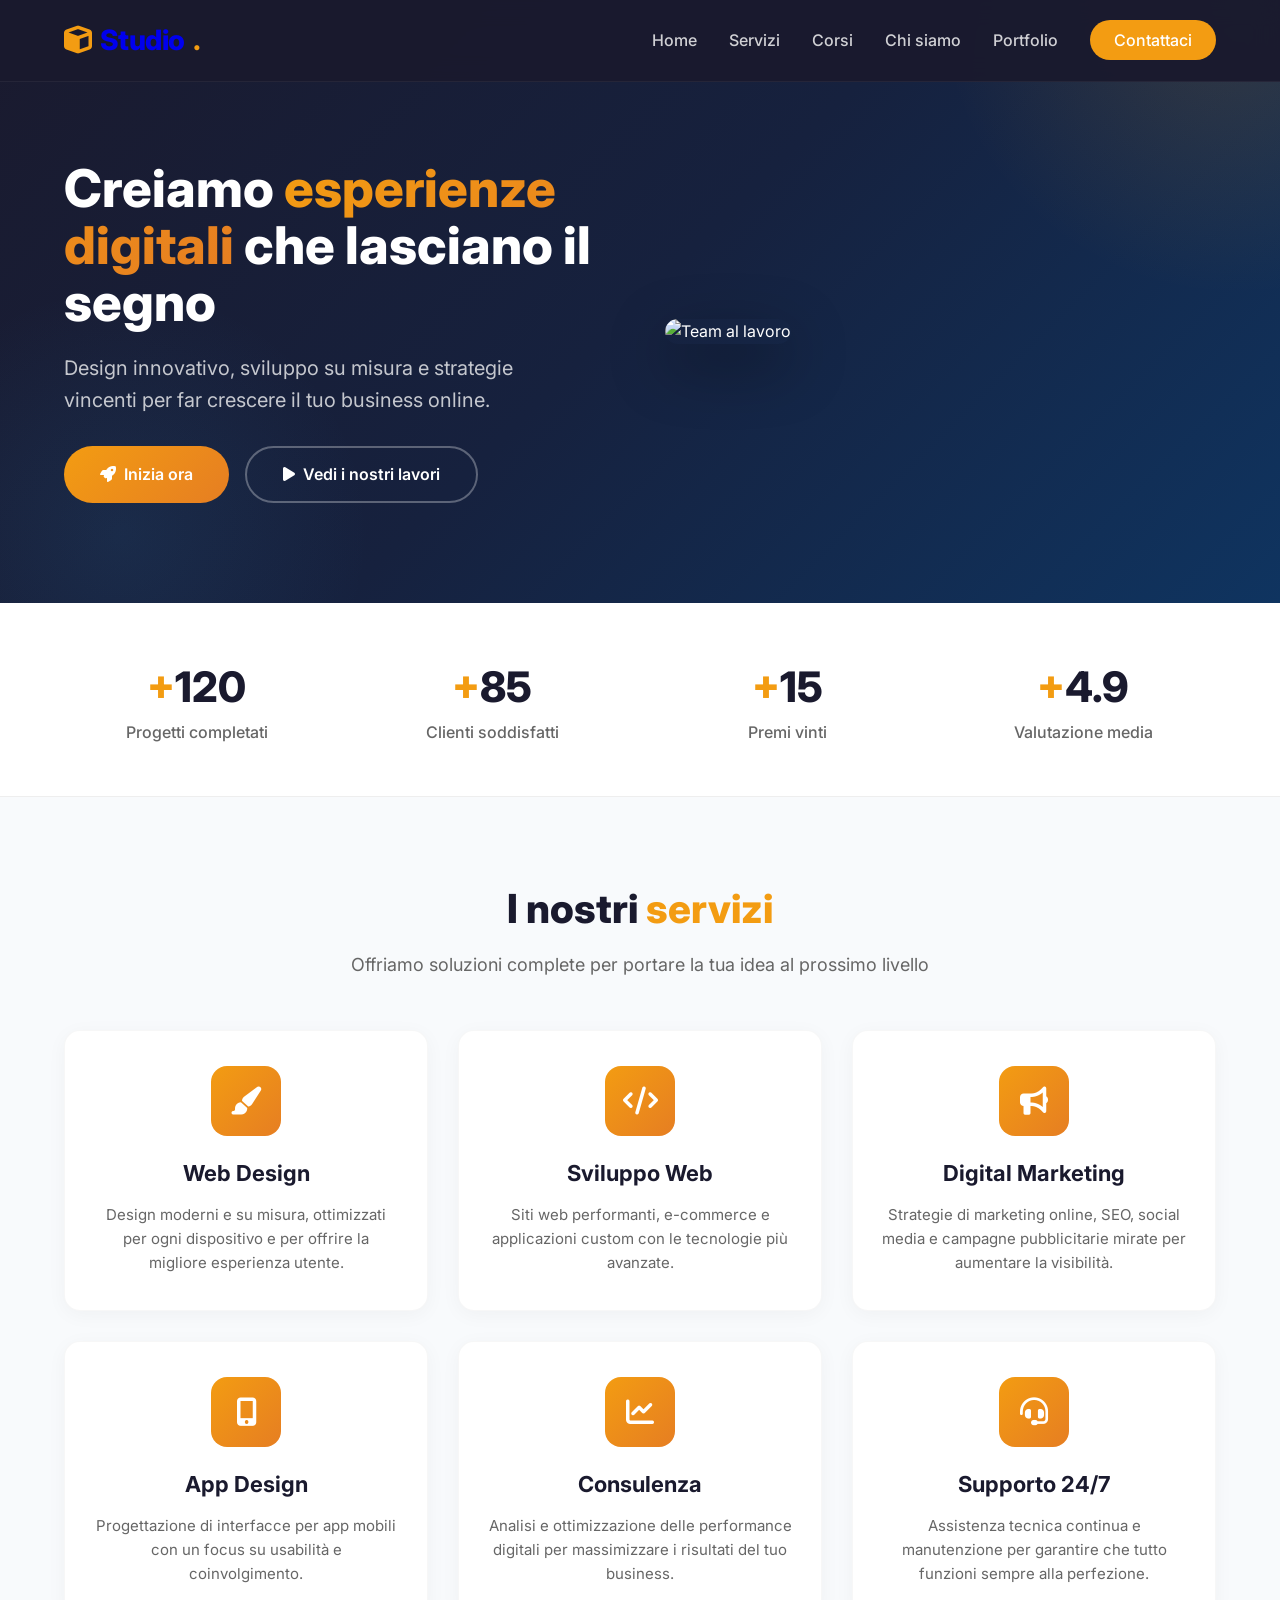
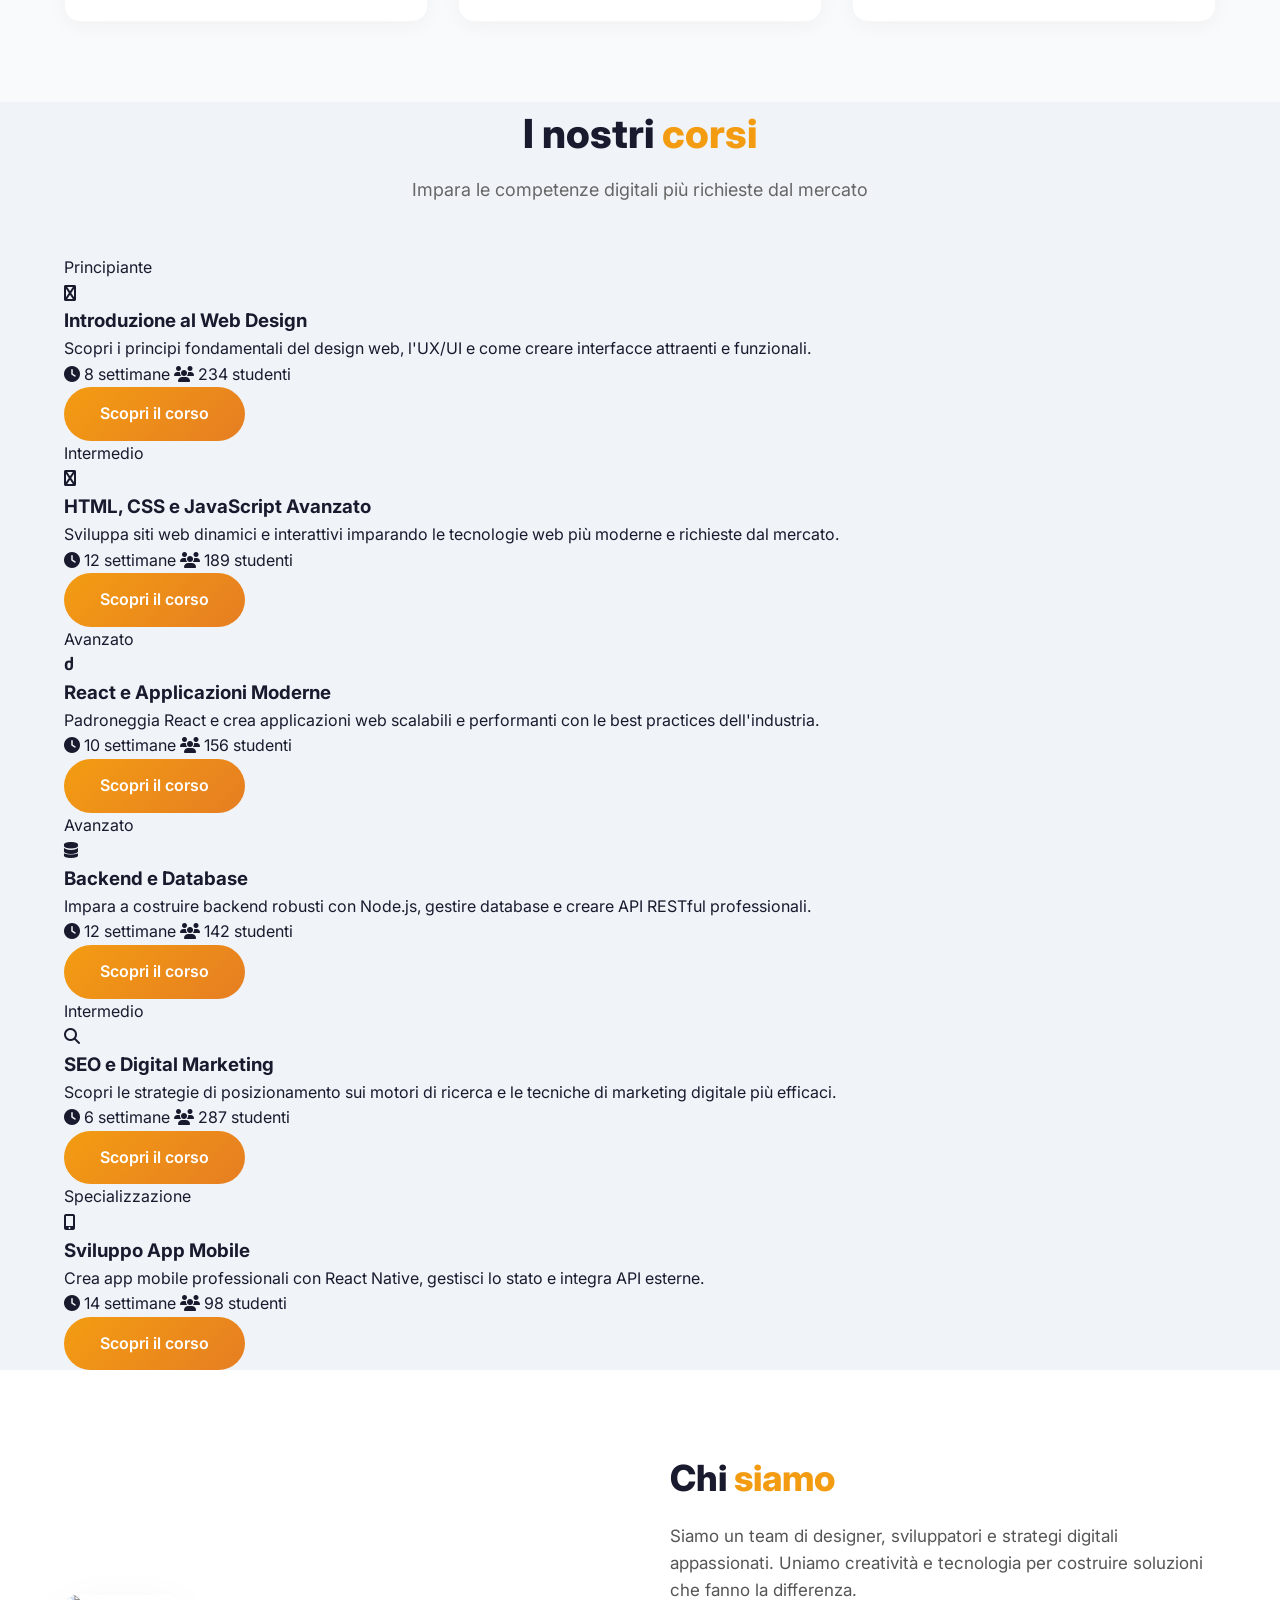
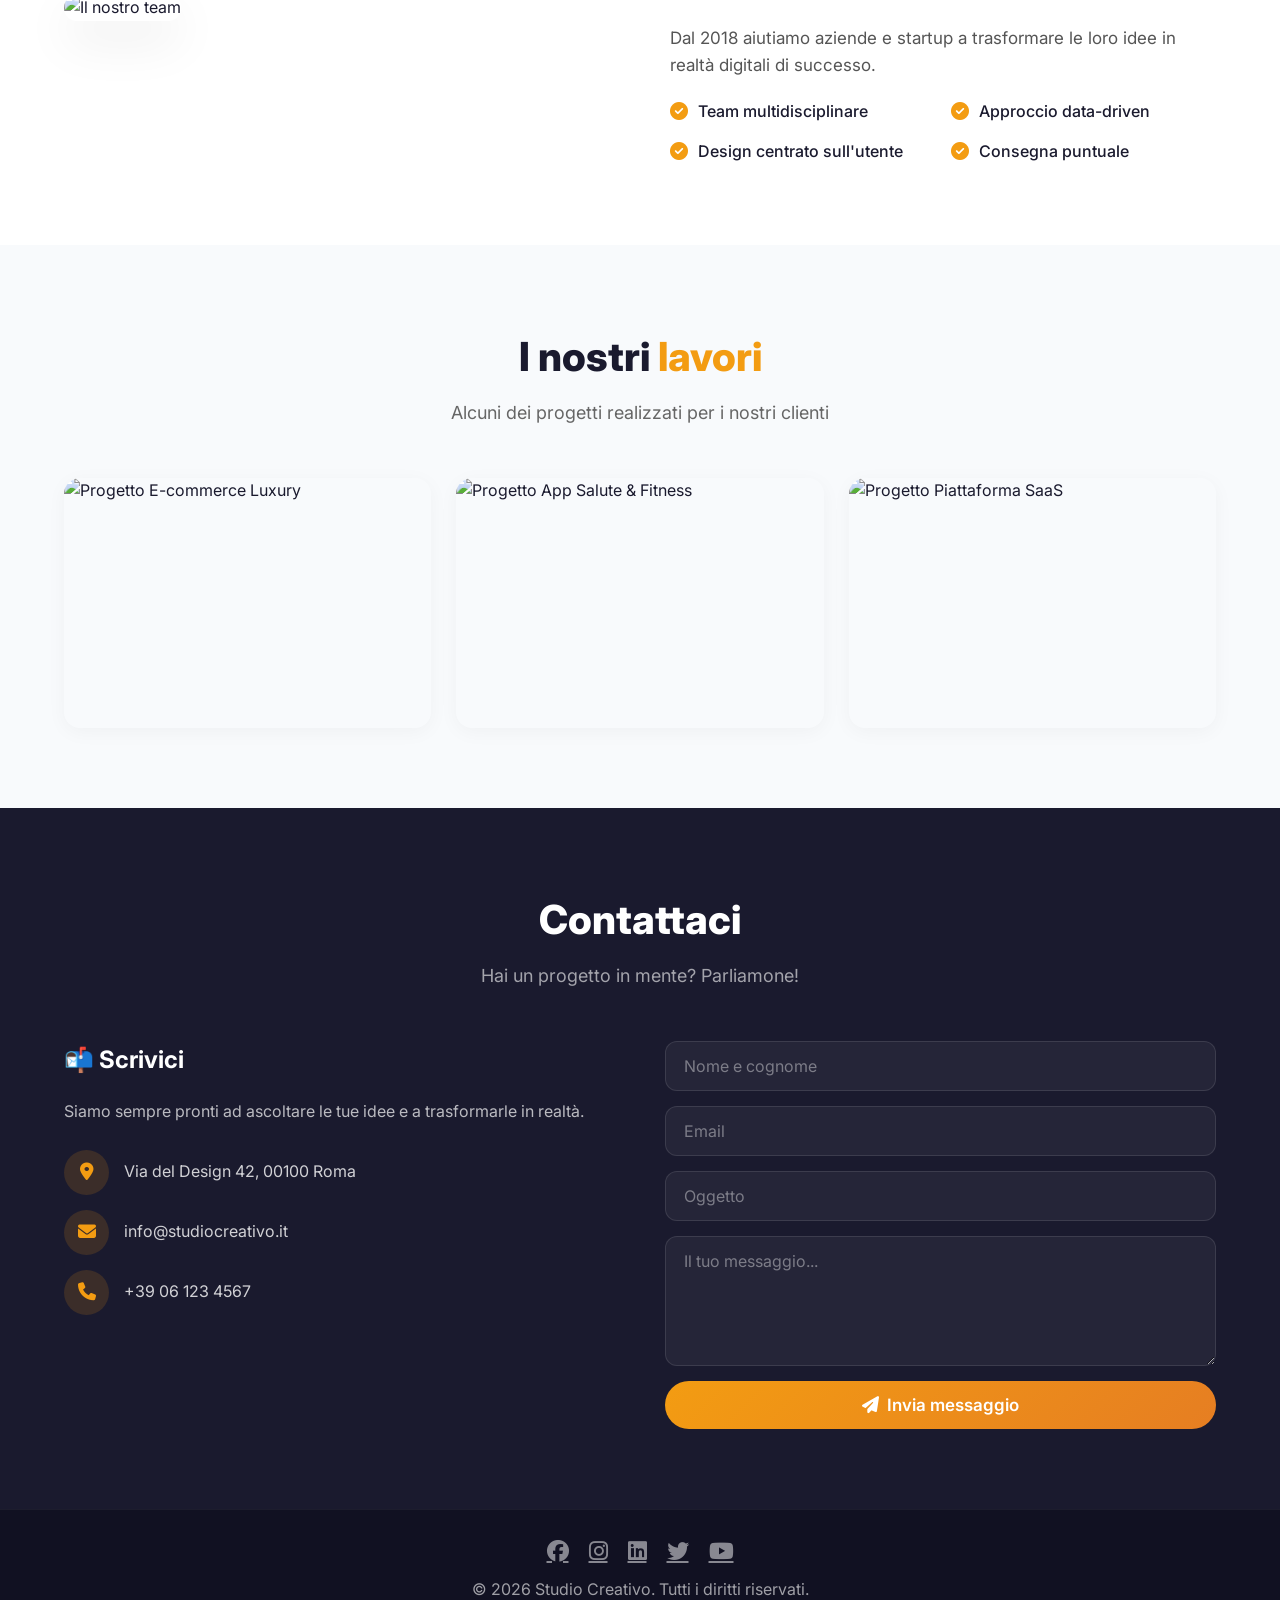
==== commit ba985974: "Add courses section to homepage and courses link to navbar" ====
--- a/index.html
+++ b/index.html
@@ -28,6 +28,7 @@
                 <ul id="navMenu">
                     <li><a href="#home">Home</a></li>
                     <li><a href="#services">Servizi</a></li>
+                    <li><a href="#courses">Corsi</a></li>
                     <li><a href="#about">Chi siamo</a></li>
                     <li><a href="#portfolio">Portfolio</a></li>
                     <li><a href="#contact" class="nav-cta">Contattaci</a></li>
@@ -117,6 +118,96 @@
                     <div class="icon"><i class="fas fa-headset" aria-hidden="true"></i></div>
                     <h3>Supporto 24/7</h3>
                     <p>Assistenza tecnica continua e manutenzione per garantire che tutto funzioni sempre alla perfezione.</p>
+                </div>
+            </div>
+        </div>
+    </section>
+
+    <!-- ===== CORSI ===== -->
+    <section class="courses" id="courses">
+        <div class="container">
+            <div class="section-header animate-on-scroll">
+                <h2>I nostri <span>corsi</span></h2>
+                <p>Impara le competenze digitali più richieste dal mercato</p>
+            </div>
+            <div class="courses-grid">
+                <div class="course-card animate-on-scroll">
+                    <div class="course-badge">Principiante</div>
+                    <div class="course-image">
+                        <i class="fas fa-figma" aria-hidden="true"></i>
+                    </div>
+                    <h3>Introduzione al Web Design</h3>
+                    <p>Scopri i principi fondamentali del design web, l'UX/UI e come creare interfacce attraenti e funzionali.</p>
+                    <div class="course-meta">
+                        <span><i class="fas fa-clock" aria-hidden="true"></i> 8 settimane</span>
+                        <span><i class="fas fa-users" aria-hidden="true"></i> 234 studenti</span>
+                    </div>
+                    <a href="#" class="btn-primary">Scopri il corso</a>
+                </div>
+                <div class="course-card animate-on-scroll">
+                    <div class="course-badge">Intermedio</div>
+                    <div class="course-image">
+                        <i class="fas fa-html5" aria-hidden="true"></i>
+                    </div>
+                    <h3>HTML, CSS e JavaScript Avanzato</h3>
+                    <p>Sviluppa siti web dinamici e interattivi imparando le tecnologie web più moderne e richieste dal mercato.</p>
+                    <div class="course-meta">
+                        <span><i class="fas fa-clock" aria-hidden="true"></i> 12 settimane</span>
+                        <span><i class="fas fa-users" aria-hidden="true"></i> 189 studenti</span>
+                    </div>
+                    <a href="#" class="btn-primary">Scopri il corso</a>
+                </div>
+                <div class="course-card animate-on-scroll">
+                    <div class="course-badge">Avanzato</div>
+                    <div class="course-image">
+                        <i class="fas fa-react" aria-hidden="true"></i>
+                    </div>
+                    <h3>React e Applicazioni Moderne</h3>
+                    <p>Padroneggia React e crea applicazioni web scalabili e performanti con le best practices dell'industria.</p>
+                    <div class="course-meta">
+                        <span><i class="fas fa-clock" aria-hidden="true"></i> 10 settimane</span>
+                        <span><i class="fas fa-users" aria-hidden="true"></i> 156 studenti</span>
+                    </div>
+                    <a href="#" class="btn-primary">Scopri il corso</a>
+                </div>
+                <div class="course-card animate-on-scroll">
+                    <div class="course-badge">Avanzato</div>
+                    <div class="course-image">
+                        <i class="fas fa-database" aria-hidden="true"></i>
+                    </div>
+                    <h3>Backend e Database</h3>
+                    <p>Impara a costruire backend robusti con Node.js, gestire database e creare API RESTful professionali.</p>
+                    <div class="course-meta">
+                        <span><i class="fas fa-clock" aria-hidden="true"></i> 12 settimane</span>
+                        <span><i class="fas fa-users" aria-hidden="true"></i> 142 studenti</span>
+                    </div>
+                    <a href="#" class="btn-primary">Scopri il corso</a>
+                </div>
+                <div class="course-card animate-on-scroll">
+                    <div class="course-badge">Intermedio</div>
+                    <div class="course-image">
+                        <i class="fas fa-search" aria-hidden="true"></i>
+                    </div>
+                    <h3>SEO e Digital Marketing</h3>
+                    <p>Scopri le strategie di posizionamento sui motori di ricerca e le tecniche di marketing digitale più efficaci.</p>
+                    <div class="course-meta">
+                        <span><i class="fas fa-clock" aria-hidden="true"></i> 6 settimane</span>
+                        <span><i class="fas fa-users" aria-hidden="true"></i> 287 studenti</span>
+                    </div>
+                    <a href="#" class="btn-primary">Scopri il corso</a>
+                </div>
+                <div class="course-card animate-on-scroll">
+                    <div class="course-badge">Specializzazione</div>
+                    <div class="course-image">
+                        <i class="fas fa-mobile-alt" aria-hidden="true"></i>
+                    </div>
+                    <h3>Sviluppo App Mobile</h3>
+                    <p>Crea app mobile professionali con React Native, gestisci lo stato e integra API esterne.</p>
+                    <div class="course-meta">
+                        <span><i class="fas fa-clock" aria-hidden="true"></i> 14 settimane</span>
+                        <span><i class="fas fa-users" aria-hidden="true"></i> 98 studenti</span>
+                    </div>
+                    <a href="#" class="btn-primary">Scopri il corso</a>
                 </div>
             </div>
         </div>
@@ -227,4 +318,4 @@
     <!-- ===== JAVASCRIPT ===== -->
     <script src="script.js"></script>
 </body>
-</html>+</html>
--- a/styles.css
+++ b/styles.css
@@ -0,0 +1,838 @@
+/* ===== RESET & BASE ===== */
+* {
+    margin: 0;
+    padding: 0;
+    box-sizing: border-box;
+}
+
+html {
+    scroll-behavior: smooth;
+}
+
+body {
+    font-family: 'Inter', -apple-system, BlinkMacSystemFont, 'Segoe UI', sans-serif;
+    background: #f0f4f8;
+    color: #1a1a2e;
+    line-height: 1.6;
+    overflow-x: hidden;
+}
+
+.container {
+    max-width: 1200px;
+    margin: 0 auto;
+    padding: 0 24px;
+}
+
+/* ===== ANIMAZIONI GLOBALI ===== */
+@keyframes fadeInUp {
+    from {
+        opacity: 0;
+        transform: translateY(40px);
+    }
+    to {
+        opacity: 1;
+        transform: translateY(0);
+    }
+}
+
+@keyframes slideInLeft {
+    from {
+        opacity: 0;
+        transform: translateX(-60px);
+    }
+    to {
+        opacity: 1;
+        transform: translateX(0);
+    }
+}
+
+@keyframes slideInRight {
+    from {
+        opacity: 0;
+        transform: translateX(60px);
+    }
+    to {
+        opacity: 1;
+        transform: translateX(0);
+    }
+}
+
+@keyframes pulse {
+    0%, 100% { transform: scale(1); }
+    50% { transform: scale(1.05); }
+}
+
+@keyframes float {
+    0%, 100% { transform: translateY(0px); }
+    50% { transform: translateY(-15px); }
+}
+
+.animate-on-scroll {
+    opacity: 0;
+    transform: translateY(40px);
+    transition: all 0.8s cubic-bezier(0.22, 1, 0.36, 1);
+}
+
+.animate-on-scroll.visible {
+    opacity: 1;
+    transform: translateY(0);
+}
+
+/* ===== HEADER ===== */
+header {
+    background: rgba(26, 26, 46, 0.95);
+    backdrop-filter: blur(12px);
+    -webkit-backdrop-filter: blur(12px);
+    color: #fff;
+    padding: 18px 0;
+    position: fixed;
+    width: 100%;
+    top: 0;
+    z-index: 1000;
+    transition: all 0.4s;
+    border-bottom: 1px solid rgba(255, 255, 255, 0.05);
+}
+
+header.scrolled {
+    background: rgba(26, 26, 46, 0.98);
+    box-shadow: 0 4px 30px rgba(0, 0, 0, 0.3);
+    padding: 12px 0;
+}
+
+header .container {
+    display: flex;
+    justify-content: space-between;
+    align-items: center;
+    flex-wrap: wrap;
+}
+
+.logo {
+    font-size: 28px;
+    font-weight: 800;
+    letter-spacing: -0.5px;
+    text-decoration: none;
+    display: flex;
+    align-items: center;
+    gap: 8px;
+}
+
+.logo span {
+    color: #f39c12;
+}
+
+.logo i {
+    color: #f39c12;
+}
+
+nav ul {
+    list-style: none;
+    display: flex;
+    gap: 32px;
+    align-items: center;
+}
+
+nav ul li a {
+    color: rgba(255, 255, 255, 0.8);
+    text-decoration: none;
+    font-weight: 500;
+    font-size: 16px;
+    transition: all 0.3s ease;
+    position: relative;
+}
+
+nav ul li a::after {
+    content: '';
+    position: absolute;
+    bottom: -4px;
+    left: 0;
+    width: 0;
+    height: 2px;
+    background: #f39c12;
+    transition: width 0.3s ease;
+}
+
+nav ul li a:hover {
+    color: #fff;
+}
+
+nav ul li a:hover::after {
+    width: 100%;
+}
+
+.nav-cta {
+    background: #f39c12;
+    color: #fff !important;
+    padding: 10px 24px;
+    border-radius: 30px;
+    transition: all 0.3s ease !important;
+}
+
+.nav-cta::after {
+    display: none !important;
+}
+
+.nav-cta:hover {
+    background: #e67e22 !important;
+    transform: scale(1.05);
+    color: #fff !important;
+}
+
+/* Hamburger menu */
+.hamburger {
+    display: none;
+    flex-direction: column;
+    gap: 5px;
+    cursor: pointer;
+    padding: 5px;
+    background: none;
+    border: none;
+}
+
+.hamburger span {
+    width: 28px;
+    height: 3px;
+    background: #fff;
+    border-radius: 3px;
+    transition: all 0.3s ease;
+}
+
+.hamburger.active span:nth-child(1) {
+    transform: rotate(45deg) translate(8px, 8px);
+}
+
+.hamburger.active span:nth-child(2) {
+    opacity: 0;
+}
+
+.hamburger.active span:nth-child(3) {
+    transform: rotate(-45deg) translate(8px, -8px);
+}
+
+/* ===== HERO ===== */
+.hero {
+    background: linear-gradient(135deg, #1a1a2e 0%, #16213e 50%, #0f3460 100%);
+    color: #fff;
+    padding: 160px 0 100px;
+    position: relative;
+    overflow: hidden;
+}
+
+.hero::before {
+    content: '';
+    position: absolute;
+    top: -50%;
+    right: -20%;
+    width: 600px;
+    height: 600px;
+    background: radial-gradient(circle, rgba(243, 156, 18, 0.15) 0%, transparent 70%);
+    border-radius: 50%;
+    animation: float 8s ease-in-out infinite;
+}
+
+.hero::after {
+    content: '';
+    position: absolute;
+    bottom: -30%;
+    left: -10%;
+    width: 500px;
+    height: 500px;
+    background: radial-gradient(circle, rgba(52, 152, 219, 0.1) 0%, transparent 70%);
+    border-radius: 50%;
+    animation: float 10s ease-in-out infinite reverse;
+}
+
+.hero .container {
+    display: grid;
+    grid-template-columns: 1fr 1fr;
+    gap: 50px;
+    align-items: center;
+    position: relative;
+    z-index: 2;
+}
+
+.hero-content h1 {
+    font-size: 52px;
+    font-weight: 800;
+    line-height: 1.1;
+    margin-bottom: 20px;
+    animation: fadeInUp 0.8s ease;
+}
+
+.hero-content h1 span {
+    background: linear-gradient(135deg, #f39c12, #e67e22);
+    -webkit-background-clip: text;
+    background-clip: text;
+    -webkit-text-fill-color: transparent;
+}
+
+.hero-content p {
+    font-size: 20px;
+    color: rgba(255, 255, 255, 0.75);
+    margin-bottom: 30px;
+    max-width: 500px;
+    animation: fadeInUp 0.8s ease 0.2s both;
+}
+
+.hero-buttons {
+    display: flex;
+    gap: 16px;
+    flex-wrap: wrap;
+    animation: fadeInUp 0.8s ease 0.4s both;
+}
+
+.btn-primary,
+.btn-secondary {
+    display: inline-flex;
+    align-items: center;
+    justify-content: center;
+    gap: 8px;
+    border: none;
+    cursor: pointer;
+    font-family: inherit;
+    font-size: 16px;
+    font-weight: 600;
+    transition: all 0.3s ease;
+    border-radius: 50px;
+    padding: 14px 36px;
+    text-decoration: none;
+}
+
+.btn-primary {
+    background: linear-gradient(135deg, #f39c12, #e67e22);
+    color: #fff;
+}
+
+.btn-primary:hover {
+    transform: translateY(-3px);
+    box-shadow: 0 10px 30px rgba(243, 156, 18, 0.3);
+}
+
+.btn-primary:focus {
+    outline: 2px solid #f39c12;
+    outline-offset: 2px;
+}
+
+.btn-secondary {
+    background: transparent;
+    color: #fff;
+    border: 2px solid rgba(255, 255, 255, 0.3);
+}
+
+.btn-secondary:hover {
+    border-color: #f39c12;
+    background: rgba(243, 156, 18, 0.1);
+    transform: translateY(-3px);
+}
+
+.btn-secondary:focus {
+    outline: 2px solid #f39c12;
+    outline-offset: 2px;
+}
+
+.hero-image {
+    animation: slideInRight 0.8s ease;
+}
+
+.hero-image img {
+    width: 100%;
+    max-width: 500px;
+    border-radius: 20px;
+    box-shadow: 0 20px 60px rgba(0, 0, 0, 0.4);
+    transition: transform 0.4s ease;
+}
+
+.hero-image img:hover {
+    transform: scale(1.02);
+}
+
+/* ===== STATS ===== */
+.stats {
+    background: #fff;
+    padding: 50px 0;
+    border-bottom: 1px solid #eee;
+}
+
+.stats-grid {
+    display: grid;
+    grid-template-columns: repeat(4, 1fr);
+    gap: 30px;
+    text-align: center;
+}
+
+.stat-item h3 {
+    font-size: 42px;
+    font-weight: 800;
+    color: #1a1a2e;
+}
+
+.stat-item h3 span {
+    color: #f39c12;
+}
+
+.stat-item p {
+    color: #666;
+    font-weight: 500;
+}
+
+/* ===== SERVIZI ===== */
+.services {
+    padding: 80px 0;
+    background: #f8fafc;
+}
+
+.section-header {
+    text-align: center;
+    margin-bottom: 50px;
+}
+
+.section-header h2 {
+    font-size: 40px;
+    font-weight: 800;
+    color: #1a1a2e;
+    margin-bottom: 10px;
+}
+
+.section-header h2 span {
+    color: #f39c12;
+}
+
+.section-header p {
+    color: #666;
+    font-size: 18px;
+    max-width: 600px;
+    margin: 0 auto;
+}
+
+.services-grid {
+    display: grid;
+    grid-template-columns: repeat(auto-fit, minmax(280px, 1fr));
+    gap: 30px;
+}
+
+.service-card {
+    background: #fff;
+    padding: 35px 28px;
+    border-radius: 16px;
+    text-align: center;
+    box-shadow: 0 4px 20px rgba(0, 0, 0, 0.04);
+    transition: all 0.4s ease;
+    border: 1px solid rgba(0, 0, 0, 0.03);
+    position: relative;
+    overflow: hidden;
+}
+
+.service-card::before {
+    content: '';
+    position: absolute;
+    top: 0;
+    left: 0;
+    right: 0;
+    height: 4px;
+    background: linear-gradient(90deg, #f39c12, #e67e22);
+    transform: scaleX(0);
+    transform-origin: left;
+    transition: transform 0.4s ease;
+}
+
+.service-card:hover::before {
+    transform: scaleX(1);
+}
+
+.service-card:hover {
+    transform: translateY(-8px);
+    box-shadow: 0 15px 40px rgba(0, 0, 0, 0.08);
+}
+
+.service-card .icon {
+    width: 70px;
+    height: 70px;
+    background: linear-gradient(135deg, #f39c12, #e67e22);
+    border-radius: 16px;
+    display: flex;
+    align-items: center;
+    justify-content: center;
+    margin: 0 auto 20px;
+    font-size: 28px;
+    color: #fff;
+    transition: transform 0.4s ease;
+}
+
+.service-card:hover .icon {
+    transform: rotate(8deg) scale(1.05);
+}
+
+.service-card h3 {
+    font-size: 22px;
+    margin-bottom: 12px;
+    color: #1a1a2e;
+}
+
+.service-card p {
+    color: #666;
+    font-size: 15px;
+}
+
+/* ===== CHI SIAMO ===== */
+.about {
+    padding: 80px 0;
+    background: #fff;
+}
+
+.about .container {
+    display: grid;
+    grid-template-columns: 1fr 1fr;
+    gap: 60px;
+    align-items: center;
+}
+
+.about-image img {
+    width: 100%;
+    border-radius: 20px;
+    box-shadow: 0 20px 50px rgba(0, 0, 0, 0.08);
+    transition: transform 0.4s ease;
+}
+
+.about-image img:hover {
+    transform: scale(1.01);
+}
+
+.about-content h2 {
+    font-size: 36px;
+    font-weight: 800;
+    margin-bottom: 15px;
+}
+
+.about-content h2 span {
+    color: #f39c12;
+}
+
+.about-content p {
+    color: #555;
+    margin-bottom: 20px;
+    font-size: 17px;
+}
+
+.about-features {
+    display: grid;
+    grid-template-columns: 1fr 1fr;
+    gap: 15px;
+    margin-top: 20px;
+}
+
+.about-features li {
+    list-style: none;
+    display: flex;
+    align-items: center;
+    gap: 10px;
+    font-weight: 500;
+    color: #1a1a2e;
+}
+
+.about-features li i {
+    color: #f39c12;
+    font-size: 18px;
+}
+
+/* ===== PORTFOLIO ===== */
+.portfolio {
+    padding: 80px 0;
+    background: #f8fafc;
+}
+
+.portfolio-grid {
+    display: grid;
+    grid-template-columns: repeat(auto-fit, minmax(300px, 1fr));
+    gap: 25px;
+}
+
+.portfolio-item {
+    border-radius: 16px;
+    overflow: hidden;
+    position: relative;
+    cursor: pointer;
+    box-shadow: 0 4px 20px rgba(0, 0, 0, 0.04);
+    transition: all 0.4s ease;
+}
+
+.portfolio-item:hover {
+    transform: translateY(-6px);
+    box-shadow: 0 15px 40px rgba(0, 0, 0, 0.1);
+}
+
+.portfolio-item img {
+    width: 100%;
+    height: 250px;
+    object-fit: cover;
+    display: block;
+    transition: transform 0.6s ease;
+}
+
+.portfolio-item:hover img {
+    transform: scale(1.05);
+}
+
+.portfolio-overlay {
+    position: absolute;
+    bottom: 0;
+    left: 0;
+    right: 0;
+    background: linear-gradient(transparent, rgba(26, 26, 46, 0.9));
+    padding: 30px 20px 20px;
+    color: #fff;
+    transform: translateY(30px);
+    opacity: 0;
+    transition: all 0.4s ease;
+}
+
+.portfolio-item:hover .portfolio-overlay {
+    transform: translateY(0);
+    opacity: 1;
+}
+
+.portfolio-overlay h4 {
+    font-size: 20px;
+    font-weight: 700;
+}
+
+.portfolio-overlay p {
+    font-size: 14px;
+    opacity: 0.8;
+}
+
+/* ===== CONTATTI ===== */
+.contact {
+    padding: 80px 0;
+    background: #1a1a2e;
+    color: #fff;
+}
+
+.contact .section-header h2 {
+    color: #fff;
+}
+
+.contact .section-header p {
+    color: rgba(255, 255, 255, 0.6);
+}
+
+.contact-wrapper {
+    display: grid;
+    grid-template-columns: 1fr 1fr;
+    gap: 50px;
+    margin-top: 40px;
+}
+
+.contact-info h3 {
+    font-size: 24px;
+    margin-bottom: 20px;
+}
+
+.contact-info p {
+    color: rgba(255, 255, 255, 0.7);
+    margin-bottom: 25px;
+}
+
+.contact-detail {
+    display: flex;
+    align-items: center;
+    gap: 15px;
+    margin-bottom: 15px;
+}
+
+.contact-detail i {
+    width: 45px;
+    height: 45px;
+    background: rgba(243, 156, 18, 0.15);
+    border-radius: 50%;
+    display: flex;
+    align-items: center;
+    justify-content: center;
+    color: #f39c12;
+    font-size: 18px;
+    flex-shrink: 0;
+}
+
+.contact-detail span {
+    color: rgba(255, 255, 255, 0.8);
+}
+
+.contact-form {
+    display: flex;
+    flex-direction: column;
+    gap: 15px;
+}
+
+.contact-form input,
+.contact-form textarea {
+    width: 100%;
+    padding: 14px 18px;
+    border: 1px solid rgba(255, 255, 255, 0.1);
+    border-radius: 12px;
+    background: rgba(255, 255, 255, 0.05);
+    color: #fff;
+    font-size: 16px;
+    font-family: inherit;
+    transition: all 0.3s ease;
+}
+
+.contact-form input::placeholder,
+.contact-form textarea::placeholder {
+    color: rgba(255, 255, 255, 0.4);
+}
+
+.contact-form input:focus,
+.contact-form textarea:focus {
+    outline: none;
+    border-color: #f39c12;
+    background: rgba(255, 255, 255, 0.08);
+    box-shadow: 0 0 0 4px rgba(243, 156, 18, 0.1);
+}
+
+.contact-form textarea {
+    min-height: 130px;
+    resize: vertical;
+}
+
+.contact-form .btn-primary {
+    width: 100%;
+    text-align: center;
+    font-size: 17px;
+    justify-content: center;
+}
+
+/* ===== FOOTER ===== */
+footer {
+    background: #111122;
+    color: rgba(255, 255, 255, 0.6);
+    padding: 30px 0;
+    text-align: center;
+    border-top: 1px solid rgba(255, 255, 255, 0.05);
+}
+
+footer .socials {
+    display: flex;
+    justify-content: center;
+    gap: 20px;
+    margin-bottom: 15px;
+}
+
+footer .socials a {
+    color: rgba(255, 255, 255, 0.5);
+    font-size: 22px;
+    transition: all 0.3s ease;
+    display: flex;
+    align-items: center;
+    justify-content: center;
+}
+
+footer .socials a:hover {
+    color: #f39c12;
+    transform: translateY(-3px);
+}
+
+/* ===== RESPONSIVE ===== */
+@media (max-width: 992px) {
+    .hero .container {
+        grid-template-columns: 1fr;
+        text-align: center;
+    }
+    .hero-content p {
+        margin: 0 auto 30px;
+    }
+    .hero-buttons {
+        justify-content: center;
+    }
+    .hero-image {
+        display: none;
+    }
+    .about .container {
+        grid-template-columns: 1fr;
+        text-align: center;
+    }
+    .about-features {
+        justify-items: center;
+    }
+    .contact-wrapper {
+        grid-template-columns: 1fr;
+    }
+    .stats-grid {
+        grid-template-columns: repeat(2, 1fr);
+    }
+}
+
+@media (max-width: 768px) {
+    nav ul {
+        display: none;
+        flex-direction: column;
+        width: 100%;
+        padding: 20px 0;
+        gap: 15px;
+        position: absolute;
+        top: 70px;
+        left: 0;
+        right: 0;
+        background: rgba(26, 26, 46, 0.95);
+        border-bottom: 1px solid rgba(255, 255, 255, 0.05);
+    }
+
+    nav ul.active {
+        display: flex;
+    }
+
+    .hamburger {
+        display: flex;
+    }
+
+    .hero {
+        padding: 130px 0 70px;
+    }
+
+    .hero-content h1 {
+        font-size: 36px;
+    }
+
+    .section-header h2 {
+        font-size: 30px;
+    }
+
+    .stats-grid {
+        grid-template-columns: 1fr 1fr;
+        gap: 15px;
+    }
+
+    .stat-item h3 {
+        font-size: 30px;
+    }
+}
+
+@media (max-width: 480px) {
+    .hero-content h1 {
+        font-size: 28px;
+    }
+
+    .hero-buttons {
+        flex-direction: column;
+        align-items: stretch;
+        gap: 12px;
+    }
+
+    .btn-primary,
+    .btn-secondary {
+        width: 100%;
+    }
+
+    .stats-grid {
+        grid-template-columns: 1fr;
+    }
+
+    .about-features {
+        grid-template-columns: 1fr;
+    }
+
+    .portfolio-grid {
+        grid-template-columns: 1fr;
+    }
+
+    nav ul {
+        padding: 15px 0;
+    }
+}
